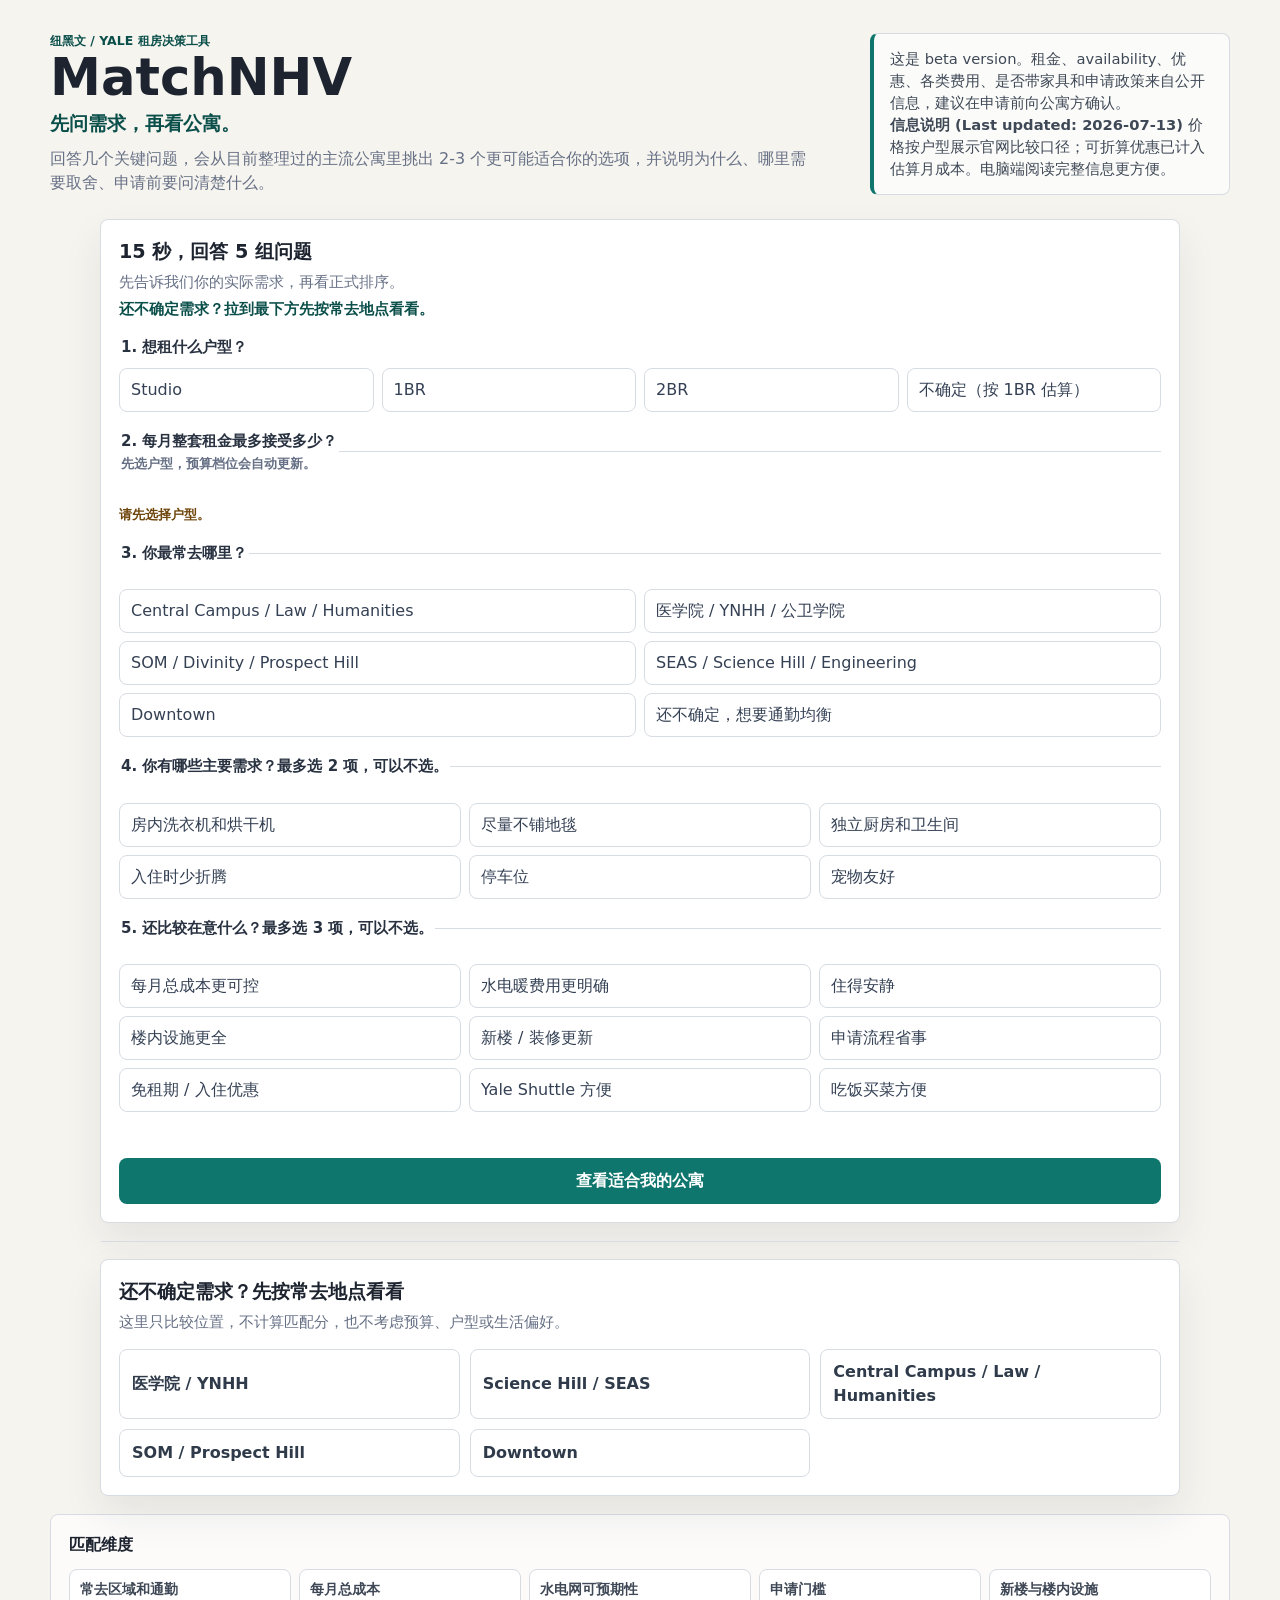
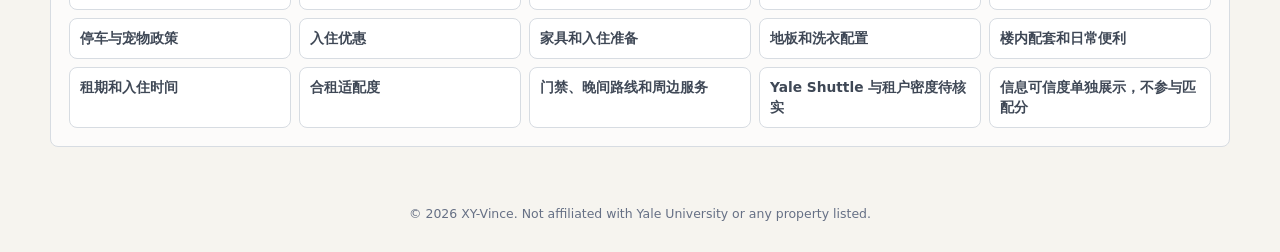
==== index.html @ 11999f50 "Separate verified facts from marketplace provenance" ====
<!doctype html>
<html lang="zh-CN">
  <head>
    <meta charset="utf-8">
    <meta name="viewport" content="width=device-width, initial-scale=1">
    <meta name="description" content="MatchNHV 纽黑文公寓匹配器：根据预算、常去区域、水电网、房间配置和生活偏好，找出 2-3 个更适合你的选项。">
    <title>MatchNHV | 纽黑文公寓匹配器</title>
    <link rel="icon" href="favicon.svg" type="image/svg+xml">
    <link rel="stylesheet" href="styles.css?v=20260713-source-policy-v16">
  </head>
  <body>
    <main class="app-shell">
      <section class="intro" aria-labelledby="page-title">
        <div>
          <div class="top-line">
            <p class="eyebrow">纽黑文 / Yale 租房决策工具</p>
          </div>
          <h1 id="page-title">MatchNHV</h1>
          <p class="tagline">先问需求，再看公寓。</p>
          <p class="intro-copy">
            回答几个关键问题，会从目前整理过的主流公寓里挑出 2-3 个更可能适合你的选项，并说明为什么、哪里需要取舍、申请前要问清楚什么。
          </p>
        </div>
        <div class="notice">
          这是 beta version。租金、availability、优惠、各类费用、是否带家具和申请政策来自公开信息，建议在申请前向公寓方确认。
          <div class="info-board">
            <strong>信息说明 (Last updated: 2026-07-13)</strong>
            <span>价格按户型展示官网比较口径；可折算优惠已计入估算月成本。电脑端阅读完整信息更方便。</span>
          </div>
        </div>
      </section>

      <section class="workspace" aria-label="公寓匹配问卷和结果">
        <section class="panel results-panel" aria-live="polite" tabindex="-1" hidden>
          <div class="panel-heading results-heading">
            <div>
              <h2 id="results-title">适合你的公寓</h2>
              <p id="result-summary">提交问卷后，这里会显示正式排序。</p>
            </div>
            <button type="button" id="reset-button" class="secondary-action">重置</button>
          </div>
          <div id="results" class="results-list"></div>
        </section>

        <section class="launch-actions" id="feedback-panel" aria-label="Beta feedback" hidden>
          <div class="panel action-panel">
            <div class="panel-heading">
              <h2>测试反馈</h2>
              <p>填完下面三项，再复制反馈邮件正文。</p>
            </div>
            <p class="referral-note">想了解 referral bonus（推荐奖金），可在邮件里写上公寓名称，我会联系目前住客；目前 360 State、NHV Towers、City Crossing 暂无推荐奖金。Referral program 对打分机制无影响。</p>
            <p id="feedback-recipient" class="feedback-recipient" hidden></p>
            <div class="field-stack">
              <div>
                <label class="field-label" id="feedback-accuracy-label" for="feedback-accuracy">前三名感觉准吗？</label>
                <select id="feedback-accuracy">
                  <option value="大方向准确">大方向准确</option>
                  <option value="有一个明显不对">有一个明显不对</option>
                  <option value="不太符合我的需求">不太符合我的需求</option>
                </select>
              </div>
              <div id="feedback-missing-field">
                <label class="field-label" for="feedback-missing">这里还漏了哪些？</label>
                <input id="feedback-missing" type="text" placeholder="例如：公寓、费用、偏好或其他情况">
              </div>
              <div>
                <label class="field-label" for="feedback-note">一句话告诉我们哪里要改</label>
                <textarea id="feedback-note" rows="3" placeholder="例如：我是 SOM，结果太偏 Downtown；我更关心 parking；预算档位不够细。"></textarea>
              </div>
              <button type="button" id="copy-feedback" class="primary-action">复制反馈邮件正文</button>
              <p id="feedback-status" class="action-status" aria-live="polite"></p>
              <textarea id="feedback-preview" class="feedback-preview" rows="10" readonly hidden aria-label="反馈邮件正文"></textarea>
            </div>
          </div>
        </section>

        <form id="fit-form" class="panel form-panel">
          <div class="panel-heading">
            <h2>15 秒，回答 5 组问题</h2>
            <p>先告诉我们你的实际需求，再看正式排序。</p>
            <p class="location-browser-hint">还不确定需求？拉到最下方先按常去地点看看。</p>
          </div>

          <fieldset>
            <legend>1. 想租什么户型？</legend>
            <div class="segmented unit-type-grid">
              <label><input type="radio" name="unit_type" value="studio" required><span>Studio</span></label>
              <label><input type="radio" name="unit_type" value="1br" required><span>1BR</span></label>
              <label><input type="radio" name="unit_type" value="2br" required><span>2BR</span></label>
              <label><input type="radio" name="unit_type" value="not_sure" required><span>不确定（按 1BR 估算）</span></label>
            </div>
          </fieldset>

          <fieldset>
            <legend>2. 每月整套租金最多接受多少？<span class="legend-note">先选户型，预算档位会自动更新。</span></legend>
            <div id="budget-options" class="segmented budget-grid"></div>
            <span id="budget-range-note" class="legend-note" aria-live="polite">请先选择户型。</span>
          </fieldset>

          <fieldset>
            <legend>3. 你最常去哪里？</legend>
            <div class="option-grid campus-grid">
              <label><input type="radio" name="campus" value="central_campus" required><span>Central Campus / Law / Humanities</span></label>
              <label><input type="radio" name="campus" value="med_school" required><span>医学院 / YNHH / 公卫学院</span></label>
              <label><input type="radio" name="campus" value="som_prospect" required><span>SOM / Divinity / Prospect Hill</span></label>
              <label><input type="radio" name="campus" value="seas_science" required><span>SEAS / Science Hill / Engineering</span></label>
              <label><input type="radio" name="campus" value="downtown_station" required><span>Downtown</span></label>
              <label><input type="radio" name="campus" value="balanced" required><span>还不确定，想要通勤均衡</span></label>
            </div>
          </fieldset>

          <fieldset>
            <legend>4. 你有哪些主要需求？最多选 2 项，可以不选。</legend>
            <div class="option-grid priority-grid">
              <label><input type="checkbox" name="requirement" value="laundry"><span>房内洗衣机和烘干机</span></label>
              <label><input type="checkbox" name="requirement" value="wood_floor"><span>尽量不铺地毯</span></label>
              <label><input type="checkbox" name="requirement" value="private_space"><span>独立厨房和卫生间</span></label>
              <label><input type="checkbox" name="requirement" value="furniture_ready"><span>入住时少折腾</span></label>
              <label><input type="checkbox" name="requirement" value="parking"><span>停车位</span></label>
              <label><input type="checkbox" name="requirement" value="pet_friendly"><span>宠物友好</span></label>
            </div>
            <div id="pet-type-followup" class="conditional-followup" hidden>
              <span class="field-label">你的宠物是？</span>
              <div class="segmented conditional-options">
                <label><input type="radio" name="pet_type" value="cat"><span>猫</span></label>
                <label><input type="radio" name="pet_type" value="dog"><span>狗</span></label>
                <label><input type="radio" name="pet_type" value="other"><span>其他</span></label>
              </div>
            </div>
          </fieldset>

          <fieldset>
            <legend>5. 还比较在意什么？最多选 3 项，可以不选。</legend>
            <div class="option-grid priority-grid">
              <label><input type="checkbox" name="preference" value="true_cost"><span>每月总成本更可控</span></label>
              <label><input type="checkbox" name="preference" value="utilities_predictable"><span>水电暖费用更明确</span></label>
              <label><input type="checkbox" name="preference" value="quiet_routine"><span>住得安静</span></label>
              <label><input type="checkbox" name="preference" value="amenity_breadth"><span>楼内设施更全</span></label>
              <label><input type="checkbox" name="preference" value="newer_building"><span>新楼 / 装修更新</span></label>
              <label><input type="checkbox" name="preference" value="application"><span>申请流程省事</span></label>
              <label><input type="checkbox" name="preference" value="concession"><span>免租期 / 入住优惠</span></label>
              <label><input type="checkbox" name="preference" value="yale_shuttle"><span>Yale Shuttle 方便</span></label>
              <label><input type="checkbox" name="preference" value="food_store"><span>吃饭买菜方便</span></label>
            </div>
          </fieldset>

          <p id="refinement-status" class="refinement-status" aria-live="polite"></p>
          <button type="submit" class="primary-action">查看适合我的公寓</button>
        </form>

        <section class="location-browser panel" aria-labelledby="location-browser-title">
          <div class="panel-heading">
            <h2 id="location-browser-title">还不确定需求？先按常去地点看看</h2>
            <p>这里只比较位置，不计算匹配分，也不考虑预算、户型或生活偏好。</p>
          </div>
          <div class="location-browser-grid">
            <button type="button" class="location-browser-button" data-campus="med_school">医学院 / YNHH</button>
            <button type="button" class="location-browser-button" data-campus="seas_science">Science Hill / SEAS</button>
            <button type="button" class="location-browser-button" data-campus="central_campus">Central Campus / Law / Humanities</button>
            <button type="button" class="location-browser-button" data-campus="som_prospect">SOM / Prospect Hill</button>
            <button type="button" class="location-browser-button" data-campus="downtown_station">Downtown</button>
          </div>
        </section>

      </section>

      <section class="method-note">
        <h2>匹配维度</h2>
        <div class="criteria-grid">
          <span>常去区域和通勤</span>
          <span>每月总成本</span>
          <span>水电网可预期性</span>
          <span>申请门槛</span>
          <span>新楼与楼内设施</span>
          <span>停车与宠物政策</span>
          <span>入住优惠</span>
          <span>家具和入住准备</span>
          <span>地板和洗衣配置</span>
          <span>楼内配套和日常便利</span>
          <span>租期和入住时间</span>
          <span>合租适配度</span>
          <span>门禁、晚间路线和周边服务</span>
          <span>Yale Shuttle 与租户密度待核实</span>
          <span>信息可信度单独展示，不参与匹配分</span>
        </div>
      </section>
    </main>
    <footer class="site-footer">
      <p>© 2026 XY-Vince. Not affiliated with Yale University or any property listed.</p>
    </footer>

    <script src="app.js?v=20260713-source-policy-v16"></script>
  </body>
</html>
---- styles.css ----
:root {
  --bg: #f6f4ef;
  --paper: #ffffff;
  --ink: #1d2430;
  --muted: #667085;
  --line: #d7dce2;
  --line-strong: #b8c0cc;
  --brand: #0f766e;
  --brand-dark: #0b4f4a;
  --accent: #9f6b1a;
  --good: #256b4f;
  --warn: #9a5b13;
  --low: #8f2f2f;
  --shadow: 0 18px 40px rgba(29, 36, 48, 0.08);
}

* {
  box-sizing: border-box;
}

[hidden] {
  display: none !important;
}

body {
  margin: 0;
  color: var(--ink);
  background: var(--bg);
  font-family: Inter, ui-sans-serif, system-ui, -apple-system, BlinkMacSystemFont, "Segoe UI", sans-serif;
  line-height: 1.5;
}

button,
input,
select,
textarea {
  font: inherit;
}

.app-shell {
  width: min(1180px, calc(100% - 32px));
  margin: 0 auto;
  padding: 24px 0 40px;
}

.intro {
  display: grid;
  grid-template-columns: minmax(0, 1fr) minmax(260px, 360px);
  gap: 24px;
  align-items: end;
  padding: 8px 0 24px;
}

.eyebrow {
  margin: 0 0 8px;
  color: var(--brand-dark);
  font-size: 0.78rem;
  font-weight: 760;
  text-transform: uppercase;
}

.top-line {
  display: flex;
  flex-wrap: wrap;
  gap: 10px 14px;
  align-items: center;
  justify-content: space-between;
}

.top-line .eyebrow {
  margin-bottom: 0;
}

h1,
h2,
p {
  margin-top: 0;
}

h1 {
  margin-bottom: 6px;
  font-size: clamp(2rem, 4vw, 4.15rem);
  line-height: 1.02;
  letter-spacing: 0;
}

.tagline {
  margin-bottom: 10px;
  color: var(--brand-dark);
  font-size: 1.18rem;
  font-weight: 760;
}

.intro-copy {
  max-width: 760px;
  margin-bottom: 0;
  color: var(--muted);
  font-size: 1rem;
}

.notice {
  border: 1px solid var(--line);
  border-left: 4px solid var(--brand);
  background: #fbfcfa;
  padding: 14px 16px;
  border-radius: 8px;
  color: #3f4856;
  font-size: 0.92rem;
}

.market-context {
  margin-top: 12px;
  padding-top: 10px;
  border-top: 1px solid #dfe5df;
}

.market-context strong,
.market-context span {
  display: block;
}

.market-context strong {
  margin-bottom: 2px;
  color: var(--brand-dark);
  font-size: 0.78rem;
  text-transform: uppercase;
}

.market-context span {
  color: #515b68;
  font-weight: 680;
}

.location-browser {
  order: 4;
  position: relative;
  max-width: none;
  margin: 18px 0 0;
  padding: 18px;
  box-shadow: none;
  background: #fbfcfd;
}

.location-browser::before {
  content: "";
  position: absolute;
  top: -19px;
  right: 0;
  left: 0;
  border-top: 1px solid var(--line);
}

.panel-heading .location-browser-hint {
  margin-top: 5px;
  color: var(--brand-dark);
  font-weight: 700;
}

.location-browser-grid {
  display: grid;
  grid-template-columns: repeat(3, minmax(0, 1fr));
  gap: 10px;
}

.location-browser-button {
  min-height: 48px;
  border: 1px solid var(--line);
  border-radius: 8px;
  padding: 10px 12px;
  background: #fff;
  color: #2f3b4a;
  cursor: pointer;
  font-weight: 760;
  text-align: left;
  overflow-wrap: anywhere;
  transition: border-color 0.15s ease, background 0.15s ease, color 0.15s ease;
}

.location-browser-button:hover,
.location-browser-button.is-active {
  border-color: var(--brand);
  background: #e9f6f3;
  color: var(--brand-dark);
}

.workspace {
  display: grid;
  gap: 18px;
  align-items: start;
  max-width: 1080px;
  margin: 0 auto;
}

.workspace.is-location-browse .location-browser {
  order: 2;
  margin-top: 0;
}

.workspace.is-location-browse .location-browser::before {
  display: none;
}

.workspace.is-location-browse .results-panel {
  order: 3;
}

.workspace.is-location-browse .launch-actions {
  order: 4;
}

.panel {
  border: 1px solid var(--line);
  border-radius: 8px;
  background: var(--paper);
  box-shadow: var(--shadow);
}

.form-panel {
  order: 1;
  padding: 18px;
  display: grid;
  grid-template-columns: 1fr;
  gap: 0;
}

.form-panel fieldset + fieldset {
  border-top: 1px solid var(--line);
  padding-top: 16px;
}

.results-panel {
  order: 2;
  min-height: 0;
  padding: 18px;
}

.panel-heading {
  margin-bottom: 16px;
}

.panel-heading h2 {
  margin-bottom: 4px;
  font-size: 1.2rem;
}

.panel-heading p {
  margin-bottom: 0;
  color: var(--muted);
  font-size: 0.92rem;
}

.panel-heading p.summary-warning {
  border-left: 4px solid var(--warn);
  padding: 9px 11px;
  background: #fff8e8;
  color: #6f450b;
  font-weight: 690;
}

.results-heading {
  display: flex;
  justify-content: space-between;
  gap: 12px;
  align-items: flex-start;
}

fieldset {
  border: 0;
  padding: 0;
  margin: 0 0 18px;
}

legend {
  margin-bottom: 9px;
  color: #293241;
  font-size: 0.94rem;
  font-weight: 750;
}

.legend-note {
  display: block;
  margin-top: 3px;
  color: var(--muted);
  font-size: 0.82rem;
  font-weight: 650;
  line-height: 1.35;
}

.segmented,
.option-grid {
  display: grid;
  gap: 8px;
}

.segmented {
  grid-template-columns: repeat(2, minmax(0, 1fr));
}

.segmented.budget-grid {
  grid-template-columns: repeat(5, minmax(0, 1fr));
}

.segmented.unit-type-grid {
  grid-template-columns: repeat(4, minmax(0, 1fr));
}

.budget-subheading {
  margin-top: 12px;
}

#budget-range-note:not(:empty) {
  margin-top: 8px;
  color: #6f450b;
}

.option-grid {
  grid-template-columns: 1fr;
}

.campus-grid {
  grid-template-columns: repeat(2, minmax(0, 1fr));
}

.priority-grid {
  grid-template-columns: repeat(3, minmax(0, 1fr));
}

.conditional-followup {
  margin-top: 12px;
  padding-top: 12px;
  border-top: 1px solid var(--line);
}

.conditional-options {
  max-width: 420px;
  grid-template-columns: repeat(3, minmax(0, 1fr));
}

.more-priorities {
  margin-top: 10px;
  border-top: 1px solid var(--line);
  padding-top: 10px;
}

.more-priorities summary,
.card-details summary {
  color: var(--brand-dark);
  cursor: pointer;
  font-size: 0.86rem;
  font-weight: 780;
}

.more-priorities[open] summary,
.card-details[open] summary {
  margin-bottom: 10px;
}

.refinement-status {
  min-height: 20px;
  margin: 0 0 8px;
  color: var(--brand-dark);
  font-size: 0.84rem;
  font-weight: 720;
}

label {
  display: block;
}

label input {
  position: absolute;
  opacity: 0;
  pointer-events: none;
}

label span {
  display: flex;
  min-height: 42px;
  align-items: center;
  border: 1px solid var(--line);
  border-radius: 8px;
  padding: 9px 11px;
  color: #344054;
  background: #fff;
  cursor: pointer;
  overflow-wrap: anywhere;
  transition: border-color 0.15s ease, background 0.15s ease, color 0.15s ease;
}

label input:checked + span {
  border-color: var(--brand);
  background: #e9f6f3;
  color: var(--brand-dark);
  font-weight: 700;
}

label input:disabled + span {
  opacity: 0.45;
  cursor: not-allowed;
}

label input:focus-visible + span,
button:focus-visible {
  outline: 3px solid rgba(15, 118, 110, 0.28);
  outline-offset: 2px;
}

.primary-action,
.secondary-action {
  border: 0;
  border-radius: 8px;
  cursor: pointer;
  font-weight: 760;
}

.primary-action {
  width: 100%;
  min-height: 46px;
  background: var(--brand);
  color: #fff;
}

.primary-action:hover {
  background: var(--brand-dark);
}

.secondary-action {
  min-width: 78px;
  min-height: 36px;
  padding: 0 12px;
  border: 1px solid var(--line);
  background: #fff;
  color: #344054;
}

.results-list {
  display: grid;
  gap: 14px;
}

.result-card {
  border: 1px solid var(--line);
  border-radius: 8px;
  background: #fff;
  padding: 16px;
  line-height: 1.45;
  animation: card-in 160ms ease-out both;
}

.scope-card {
  border-color: #f0c36d;
  background: #fffdf8;
}

@keyframes card-in {
  from {
    opacity: 0;
    transform: translateY(6px);
  }

  to {
    opacity: 1;
    transform: translateY(0);
  }
}

.confidence-banner {
  margin-bottom: 12px;
  border: 1px solid #f0c36d;
  border-left: 4px solid var(--warn);
  border-radius: 8px;
  padding: 9px 11px;
  background: #fff8e8;
  color: #6f450b;
  font-size: 0.85rem;
  font-weight: 690;
}

.card-top {
  display: flex;
  justify-content: space-between;
  gap: 12px;
  align-items: flex-start;
  margin-bottom: 10px;
}

.rank {
  color: var(--brand);
  font-weight: 820;
  font-size: 0.8rem;
}

.result-card h3 {
  margin: 2px 0 5px;
  font-size: 1.25rem;
  line-height: 1.2;
}

.subtitle {
  margin: 0;
  color: var(--muted);
  font-size: 0.9rem;
}

.score-pill {
  flex: 0 0 auto;
  min-width: 76px;
  border-radius: 8px;
  padding: 8px 10px;
  background: #eef8f5;
  color: var(--brand-dark);
  text-align: center;
  font-weight: 820;
}

.score-pill small {
  display: block;
  color: var(--muted);
  font-weight: 700;
}

.score-pill.quick-score {
  max-width: 132px;
  font-size: 0.82rem;
  line-height: 1.25;
}

.facts {
  display: grid;
  grid-template-columns: repeat(auto-fit, minmax(118px, 1fr));
  gap: 12px;
  margin: 12px 0;
}

.compact-facts {
  grid-template-columns: repeat(3, minmax(0, 1fr));
}

.detail-facts {
  grid-template-columns: repeat(2, minmax(0, 1fr));
}

.fact {
  min-height: 66px;
  border: 1px solid var(--line);
  border-radius: 8px;
  padding: 10px;
  background: #fbfcfd;
}

.fact strong {
  display: block;
  margin-bottom: 4px;
  font-size: 0.76rem;
  color: var(--muted);
}

.fact span {
  display: block;
  font-weight: 680;
  line-height: 1.45;
  overflow-wrap: anywhere;
}

.price-signal-list {
  display: grid;
  gap: 4px;
}

.price-signal-list span {
  display: grid;
  grid-template-columns: 48px minmax(0, 1fr);
  gap: 8px;
  align-items: baseline;
}

.price-signal-list b {
  color: var(--muted);
  font-size: 0.76rem;
  font-weight: 760;
}

.utility-details {
  display: grid;
  gap: 5px;
}

.utility-details > div {
  display: grid;
  grid-template-columns: minmax(0, 1fr) auto;
  gap: 7px;
  align-items: baseline;
}

.utility-details b {
  color: var(--muted);
  font-size: 0.76rem;
  font-weight: 760;
}

.utility-details span {
  font-size: 0.78rem;
  font-weight: 760;
  text-align: right;
}

.utility-status.included {
  color: var(--brand-dark);
}

.utility-status.tenantPays,
.utility-status.verify {
  color: #7a4d09;
}

.utility-details small {
  display: block;
  padding-top: 3px;
  color: var(--muted);
  font-size: 0.72rem;
  line-height: 1.4;
}

.concession-fact {
  border-color: #f0c36d;
  background: #fff8e8;
}

.value-fact {
  border-color: #b7d7cb;
  background: #f1fbf7;
}

.cost-breakdown {
  margin: 12px 0;
  border: 1px solid #d2dee5;
  border-radius: 8px;
  padding: 12px;
  background: #fbfdfd;
}

.cost-summary {
  margin: 12px 0;
}

.special-comparison {
  display: flex;
  align-items: center;
  gap: 8px;
  margin-top: 8px;
  border-left: 3px solid var(--warn);
  padding: 7px 9px;
  background: #fff8e8;
  color: #5f4a29;
  font-size: 0.78rem;
}

.special-comparison span {
  min-width: 0;
}

.special-comparison strong {
  color: #33270f;
}

.move-in-checks {
  display: flex;
  flex-wrap: wrap;
  gap: 6px;
  margin: -4px 0 12px;
}

.move-in-checks span {
  border: 1px solid #efcd8a;
  border-radius: 6px;
  padding: 4px 7px;
  background: #fff8e8;
  color: #6f450b;
  font-size: 0.72rem;
  font-weight: 720;
}

.budget-basis-note {
  display: grid;
  grid-template-columns: auto 1fr;
  gap: 3px 10px;
  margin: 10px 0 12px;
  border-left: 3px solid var(--brand);
  padding: 8px 10px;
  background: #f3fbf7;
  color: #253643;
  font-size: 0.8rem;
}

.budget-basis-note.warn {
  border-left-color: var(--warn);
  background: #fff8e8;
}

.budget-basis-note strong {
  grid-row: 1 / span 3;
  color: var(--brand-dark);
}

.budget-basis-note span,
.budget-basis-note em,
.budget-basis-note small {
  min-width: 0;
  overflow-wrap: anywhere;
}

.budget-basis-note em {
  color: #4f5f6d;
  font-style: normal;
}

.budget-basis-note small {
  color: var(--muted);
  line-height: 1.35;
}

.cost-conditional {
  margin: 9px 0 0;
  border-left: 3px solid var(--warn);
  padding-left: 9px;
  color: #6f450b;
  font-size: 0.78rem;
  font-weight: 690;
}

.cost-breakdown-title {
  margin-bottom: 8px;
  color: var(--brand-dark);
  font-size: 0.82rem;
  font-weight: 850;
  text-transform: uppercase;
}

.cost-metrics {
  display: grid;
  grid-template-columns: repeat(3, minmax(0, 1fr));
  gap: 8px;
}

.cost-metrics > div {
  min-width: 0;
  border: 1px solid #e0e7eb;
  border-radius: 8px;
  padding: 9px;
  background: #fff;
}

.cost-metrics span,
.cost-metrics em {
  display: block;
}

.cost-metrics span {
  color: var(--muted);
  font-size: 0.72rem;
  font-weight: 780;
  text-transform: uppercase;
}

.cost-metrics strong {
  display: flex;
  align-items: baseline;
  gap: 4px;
  margin-top: 4px;
  color: #122132;
  font-size: 1.08rem;
}

.cost-metrics small {
  color: var(--muted);
  font-size: 0.66rem;
  font-weight: 760;
}

.cost-metrics em {
  margin-top: 3px;
  color: #516170;
  font-size: 0.72rem;
  font-style: normal;
  font-weight: 700;
  line-height: 1.3;
}

.cost-metric-primary {
  border-color: #b7d7cb !important;
  background: #f3fbf7 !important;
}

.cost-gross,
.cost-excluded,
.cost-caveat {
  margin: 8px 0 0;
  color: #506071;
  font-size: 0.78rem;
  font-weight: 700;
  line-height: 1.35;
}

.cost-excluded {
  color: #6f450b;
}

.cost-line-grid {
  display: grid;
  grid-template-columns: repeat(2, minmax(0, 1fr));
  gap: 10px;
  margin-top: 10px;
}

.cost-line-grid h4 {
  margin: 0 0 5px;
  color: var(--brand-dark);
  font-size: 0.74rem;
  text-transform: uppercase;
}

.cost-line-grid ul {
  display: grid;
  gap: 5px;
  margin: 0;
  padding: 0;
  list-style: none;
}

.cost-line-grid li {
  display: grid;
  grid-template-columns: minmax(0, 1fr) auto;
  gap: 6px 8px;
  align-items: baseline;
  color: #3e4b58;
  font-size: 0.78rem;
  line-height: 1.3;
}

.cost-line-grid li span {
  min-width: 0;
}

.cost-line-grid li strong {
  color: #1e303f;
  font-size: 0.8rem;
}

.cost-line-grid li em {
  grid-column: 1 / -1;
  color: var(--muted);
  font-size: 0.7rem;
  font-style: normal;
  font-weight: 700;
}

.value-caveat {
  margin: 0;
  border: 1px solid #b7d7cb;
  border-left: 4px solid var(--brand);
  border-radius: 8px;
  padding: 8px 10px;
  background: #f7fcf9;
  color: #31584d;
  font-size: 0.82rem;
  font-weight: 680;
}

.card-callouts {
  display: grid;
  gap: 8px;
  margin: 12px 0;
}

.quick-insights {
  display: grid;
  grid-template-columns: repeat(2, minmax(0, 1fr));
  gap: 16px;
  margin: 12px 0;
  border-top: 1px solid var(--line);
  border-bottom: 1px solid var(--line);
  padding: 10px 0;
}

.quick-insights strong,
.quick-insights span {
  display: block;
}

.quick-insights strong {
  margin-bottom: 3px;
  color: var(--brand-dark);
  font-size: 0.76rem;
}

.quick-insights span {
  color: #445061;
  font-size: 0.86rem;
}

.source-links {
  display: flex;
  flex-wrap: wrap;
  gap: 5px 10px;
  align-items: center;
  margin: 10px 0;
  color: var(--muted);
  font-size: 0.78rem;
}

.source-links strong {
  color: #394657;
}

.source-links a,
.feedback-mailto {
  color: var(--brand-dark);
  font-weight: 740;
  text-decoration: underline;
  text-underline-offset: 2px;
}

.price-availability {
  margin: 14px 0 0;
  padding: 12px 14px;
  border: 1px solid var(--line);
  background: var(--paper);
}

.price-availability-title {
  margin-bottom: 8px;
  font-weight: 700;
}

.price-availability ul {
  display: grid;
  grid-template-columns: repeat(2, minmax(0, 1fr));
  gap: 8px 18px;
  margin: 0;
  padding: 0;
  list-style: none;
}

.price-availability li {
  display: grid;
  grid-template-columns: minmax(64px, auto) auto;
  gap: 4px 8px;
  align-items: baseline;
  min-width: 0;
}

.price-availability li strong {
  color: var(--ink);
}

.price-availability li em {
  grid-column: 1 / -1;
  color: var(--muted);
  font-size: 0.78rem;
  font-style: normal;
  line-height: 1.35;
}

.price-availability p {
  margin: 10px 0 0;
  color: var(--muted);
  font-size: 0.78rem;
  line-height: 1.45;
}

.location-browse-results {
  grid-template-columns: repeat(2, minmax(0, 1fr));
}

.location-browse-card {
  display: grid;
  gap: 12px;
  align-content: space-between;
  min-height: 158px;
}

.location-browse-card > p {
  margin: 0;
  color: var(--muted);
  font-size: 0.82rem;
}

.location-tier {
  color: var(--brand-dark);
  font-size: 0.76rem;
  font-weight: 800;
}

.card-details {
  margin-top: 12px;
  border-top: 1px solid var(--line);
  padding-top: 10px;
}

.card-details-body {
  padding-top: 2px;
}

.card-details .confidence-banner {
  margin-top: 0;
}

.card-callout {
  border: 1px solid #d8e0e6;
  border-left: 4px solid var(--brand);
  border-radius: 8px;
  padding: 9px 11px;
  background: #f8fbfb;
}

.card-callout strong,
.card-callout span {
  display: block;
}

.card-callout strong {
  margin-bottom: 3px;
  color: var(--brand-dark);
  font-size: 0.78rem;
  text-transform: uppercase;
}

.card-callout span {
  color: #3f4856;
  font-weight: 700;
  line-height: 1.35;
}

.footnote-marker {
  margin-left: 3px;
  color: var(--muted);
  font-size: 0.66em;
  font-weight: 760;
  vertical-align: super;
}

.card-footnotes {
  display: grid;
  gap: 4px;
  margin: 8px 0 12px;
  padding: 8px 10px;
  border-top: 1px solid var(--line);
  color: var(--muted);
  font-size: 0.74rem;
  line-height: 1.35;
  list-style: none;
}

.card-footnotes li {
  display: grid;
  grid-template-columns: 14px minmax(0, 1fr);
  gap: 3px;
}

.card-footnotes sup {
  font-size: 0.72rem;
  font-weight: 760;
  line-height: 1.35;
  vertical-align: baseline;
}

.concession-callout {
  border-color: #f0c36d;
  border-left-color: var(--warn);
  background: #fff8e8;
}

.concession-callout strong {
  color: #6f450b;
}

.reason-grid {
  display: grid;
  grid-template-columns: repeat(3, minmax(0, 1fr));
  gap: 10px;
  margin-top: 12px;
}

.reason-box {
  border-radius: 8px;
  padding: 10px;
  background: #f8faf8;
}

.reason-box h4 {
  margin: 0 0 6px;
  font-size: 0.84rem;
}

.reason-box ul {
  margin: 0;
  padding-left: 18px;
}

.reason-box li {
  margin-bottom: 4px;
  color: #445061;
  font-size: 0.87rem;
}

.breakdown {
  margin-top: 12px;
}

.bar-row {
  display: grid;
  grid-template-columns: 118px minmax(0, 1fr) 38px;
  gap: 8px;
  align-items: center;
  margin: 8px 0;
  font-size: 0.82rem;
  color: #475467;
}

.bar-track {
  height: 8px;
  border-radius: 999px;
  background: #edf0f3;
  overflow: hidden;
}

.bar-fill {
  height: 100%;
  border-radius: inherit;
  background: var(--brand);
}

.tags {
  display: flex;
  flex-wrap: wrap;
  gap: 6px;
  margin-top: 12px;
}

.tag {
  border-radius: 999px;
  padding: 4px 8px;
  background: #f1f4f7;
  color: #465466;
  font-size: 0.78rem;
  font-weight: 700;
}

.tag.warn {
  background: #fff4df;
  color: var(--warn);
}

.tag.good {
  background: #e9f6ef;
  color: var(--good);
}

.tag.low {
  background: #fdecec;
  color: var(--low);
}

.method-note {
  margin-top: 18px;
  padding: 18px;
  border: 1px solid var(--line);
  border-radius: 8px;
  background: rgba(255, 255, 255, 0.68);
}

.method-note h2 {
  margin-bottom: 12px;
  font-size: 1rem;
}

.criteria-grid {
  display: grid;
  grid-template-columns: repeat(5, minmax(0, 1fr));
  gap: 8px;
}

.criteria-grid span {
  border: 1px solid var(--line);
  border-radius: 8px;
  padding: 9px 10px;
  background: #fff;
  color: #3f4856;
  font-size: 0.86rem;
  font-weight: 680;
}

.launch-actions {
  order: 3;
  display: grid;
  grid-template-columns: minmax(0, 760px);
  justify-content: center;
  gap: 18px;
  margin-top: 18px;
}

.action-panel {
  padding: 18px;
}

.field-stack {
  display: grid;
  gap: 12px;
}

.field-label {
  display: block;
  margin-bottom: 6px;
  color: #293241;
  font-size: 0.86rem;
  font-weight: 760;
}

.field-stack input,
.field-stack select,
.field-stack textarea {
  width: 100%;
  border: 1px solid var(--line);
  border-radius: 8px;
  padding: 10px 11px;
  background: #fff;
  color: var(--ink);
}

.field-stack textarea {
  min-height: 92px;
  resize: vertical;
}

.field-stack input:focus-visible,
.field-stack select:focus-visible,
.field-stack textarea:focus-visible {
  outline: 3px solid rgba(15, 118, 110, 0.28);
  outline-offset: 2px;
}

.two-col-fields {
  display: grid;
  grid-template-columns: repeat(2, minmax(0, 1fr));
  gap: 10px;
}

.action-status {
  min-height: 20px;
  margin: 0;
  color: var(--brand-dark);
  font-size: 0.86rem;
  font-weight: 740;
}

.feedback-mailto {
  width: fit-content;
  font-size: 0.86rem;
}

.feedback-recipient {
  margin: -5px 0 14px;
  color: var(--brand-dark);
  font-size: 0.82rem;
  font-weight: 760;
}

.feedback-preview {
  width: 100%;
  min-height: 210px;
  font-family: inherit;
  font-size: 0.8rem;
  line-height: 1.45;
}

.site-footer {
  width: min(1180px, calc(100% - 32px));
  margin: 18px auto 28px;
  color: var(--muted);
  font-size: 0.78rem;
  text-align: center;
}

.site-footer p {
  margin: 0;
}

.action-panel > .referral-note {
  margin: -4px 0 14px;
  padding-top: 10px;
  border-top: 1px solid var(--line);
  color: var(--muted);
  font-size: 0.74rem;
  line-height: 1.45;
}

@media (max-width: 980px) {
  .intro,
  .workspace,
  .launch-actions,
  .location-browser-grid {
    grid-template-columns: 1fr;
  }

  .form-panel {
    grid-template-columns: 1fr;
  }

  .segmented.budget-grid {
    grid-template-columns: repeat(2, minmax(0, 1fr));
  }

  .segmented.unit-type-grid {
    grid-template-columns: repeat(2, minmax(0, 1fr));
  }

  .budget-grid label:last-child {
    grid-column: 1 / -1;
  }

  .criteria-grid {
    grid-template-columns: repeat(2, minmax(0, 1fr));
  }

  .priority-grid {
    grid-template-columns: repeat(2, minmax(0, 1fr));
  }

  .reason-grid {
    grid-template-columns: repeat(2, minmax(0, 1fr));
  }
}

@media (max-width: 720px) {
  .app-shell {
    width: min(100% - 20px, 1180px);
    padding-top: 14px;
  }

  .priority-grid {
    grid-template-columns: 1fr;
  }

  h1 {
    font-size: 2.3rem;
  }

  .segmented,
  .campus-grid,
  .facts,
  .compact-facts,
  .detail-facts,
  .cost-metrics,
  .cost-line-grid,
  .price-availability ul,
  .reason-grid,
  .location-browse-results,
  .quick-insights,
  .two-col-fields {
    grid-template-columns: 1fr;
  }

  .budget-basis-note {
    grid-template-columns: 1fr;
  }

  .budget-basis-note strong {
    grid-row: auto;
  }

  .results-heading,
  .card-top {
    flex-direction: column;
  }

  .score-pill {
    width: 100%;
  }

  .bar-row {
    grid-template-columns: 92px minmax(0, 1fr) 34px;
  }
}
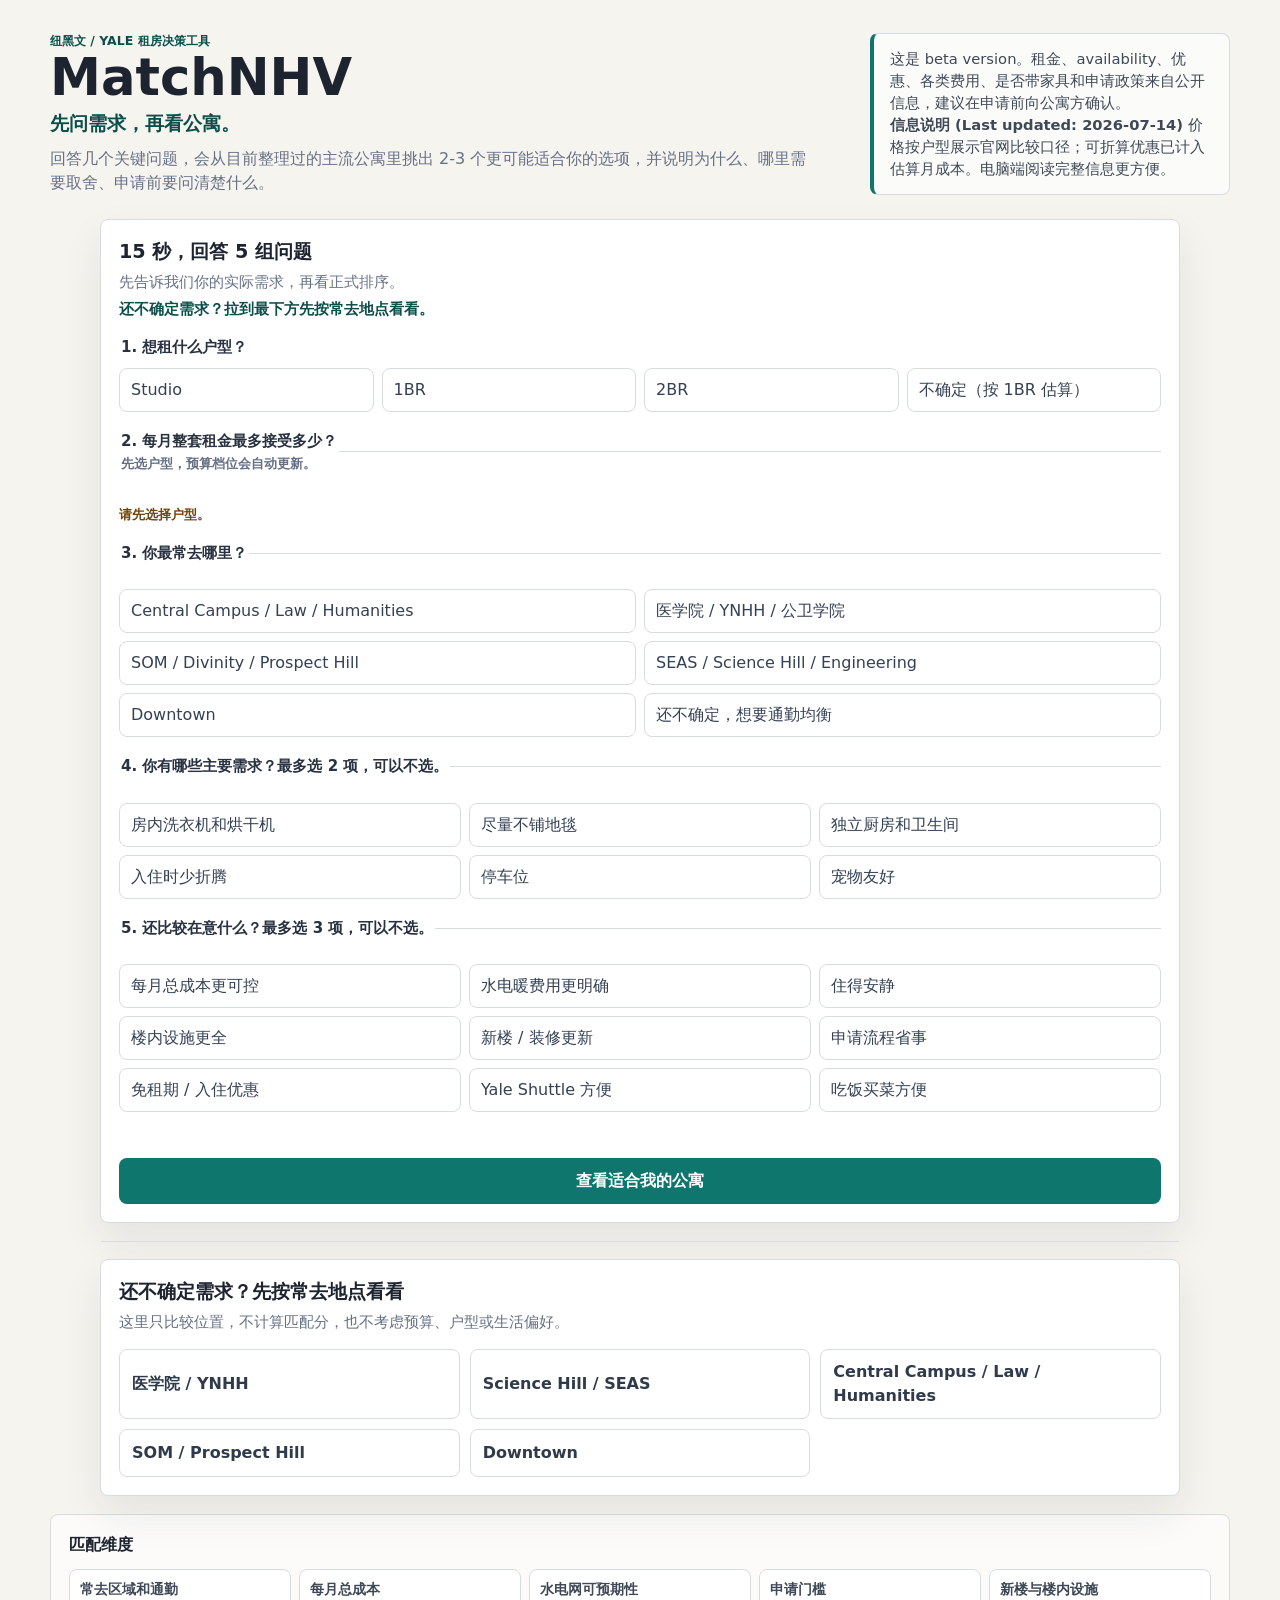
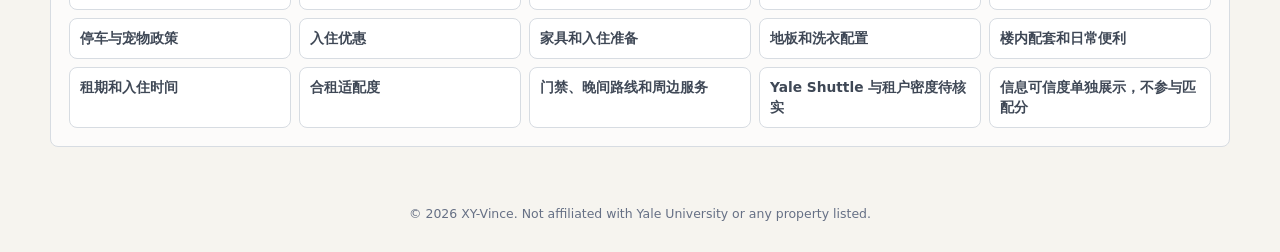
==== commit 08bb4522: "Polish scoring, costs, and application guidance" ====
--- a/index.html
+++ b/index.html
@@ -6,7 +6,7 @@
     <meta name="description" content="MatchNHV 纽黑文公寓匹配器：根据预算、常去区域、水电网、房间配置和生活偏好，找出 2-3 个更适合你的选项。">
     <title>MatchNHV | 纽黑文公寓匹配器</title>
     <link rel="icon" href="favicon.svg" type="image/svg+xml">
-    <link rel="stylesheet" href="styles.css?v=20260713-source-policy-v16">
+    <link rel="stylesheet" href="styles.css?v=20260714-utility-policy-v20">
   </head>
   <body>
     <main class="app-shell">
@@ -24,7 +24,7 @@
         <div class="notice">
           这是 beta version。租金、availability、优惠、各类费用、是否带家具和申请政策来自公开信息，建议在申请前向公寓方确认。
           <div class="info-board">
-            <strong>信息说明 (Last updated: 2026-07-13)</strong>
+            <strong>信息说明 (Last updated: 2026-07-14)</strong>
             <span>价格按户型展示官网比较口径；可折算优惠已计入估算月成本。电脑端阅读完整信息更方便。</span>
           </div>
         </div>
@@ -189,6 +189,6 @@
       <p>© 2026 XY-Vince. Not affiliated with Yale University or any property listed.</p>
     </footer>
 
-    <script src="app.js?v=20260713-source-policy-v16"></script>
+    <script src="app.js?v=20260714-utility-policy-v20"></script>
   </body>
 </html>
--- a/styles.css
+++ b/styles.css
@@ -738,7 +738,7 @@
 
 .cost-metrics {
   display: grid;
-  grid-template-columns: repeat(3, minmax(0, 1fr));
+  grid-template-columns: repeat(2, minmax(0, 1fr));
   gap: 8px;
 }
 
@@ -1368,6 +1368,41 @@
     grid-row: auto;
   }
 
+  .compact-facts {
+    grid-template-columns: repeat(2, minmax(0, 1fr));
+  }
+
+  .compact-facts .cost-signal-fact {
+    order: 1;
+  }
+
+  .compact-facts .daily-fact {
+    order: 2;
+  }
+
+  .compact-facts .utility-fact {
+    grid-column: 1 / -1;
+    order: 3;
+  }
+
+  .cost-metrics {
+    grid-template-columns: repeat(2, minmax(0, 1fr));
+    gap: 5px;
+  }
+
+  .cost-metrics > div {
+    padding: 7px 5px;
+  }
+
+  .cost-metrics span {
+    font-size: 0.66rem;
+  }
+
+  .cost-metrics strong {
+    flex-wrap: wrap;
+    font-size: 0.9rem;
+  }
+
   .results-heading,
   .card-top {
     flex-direction: column;
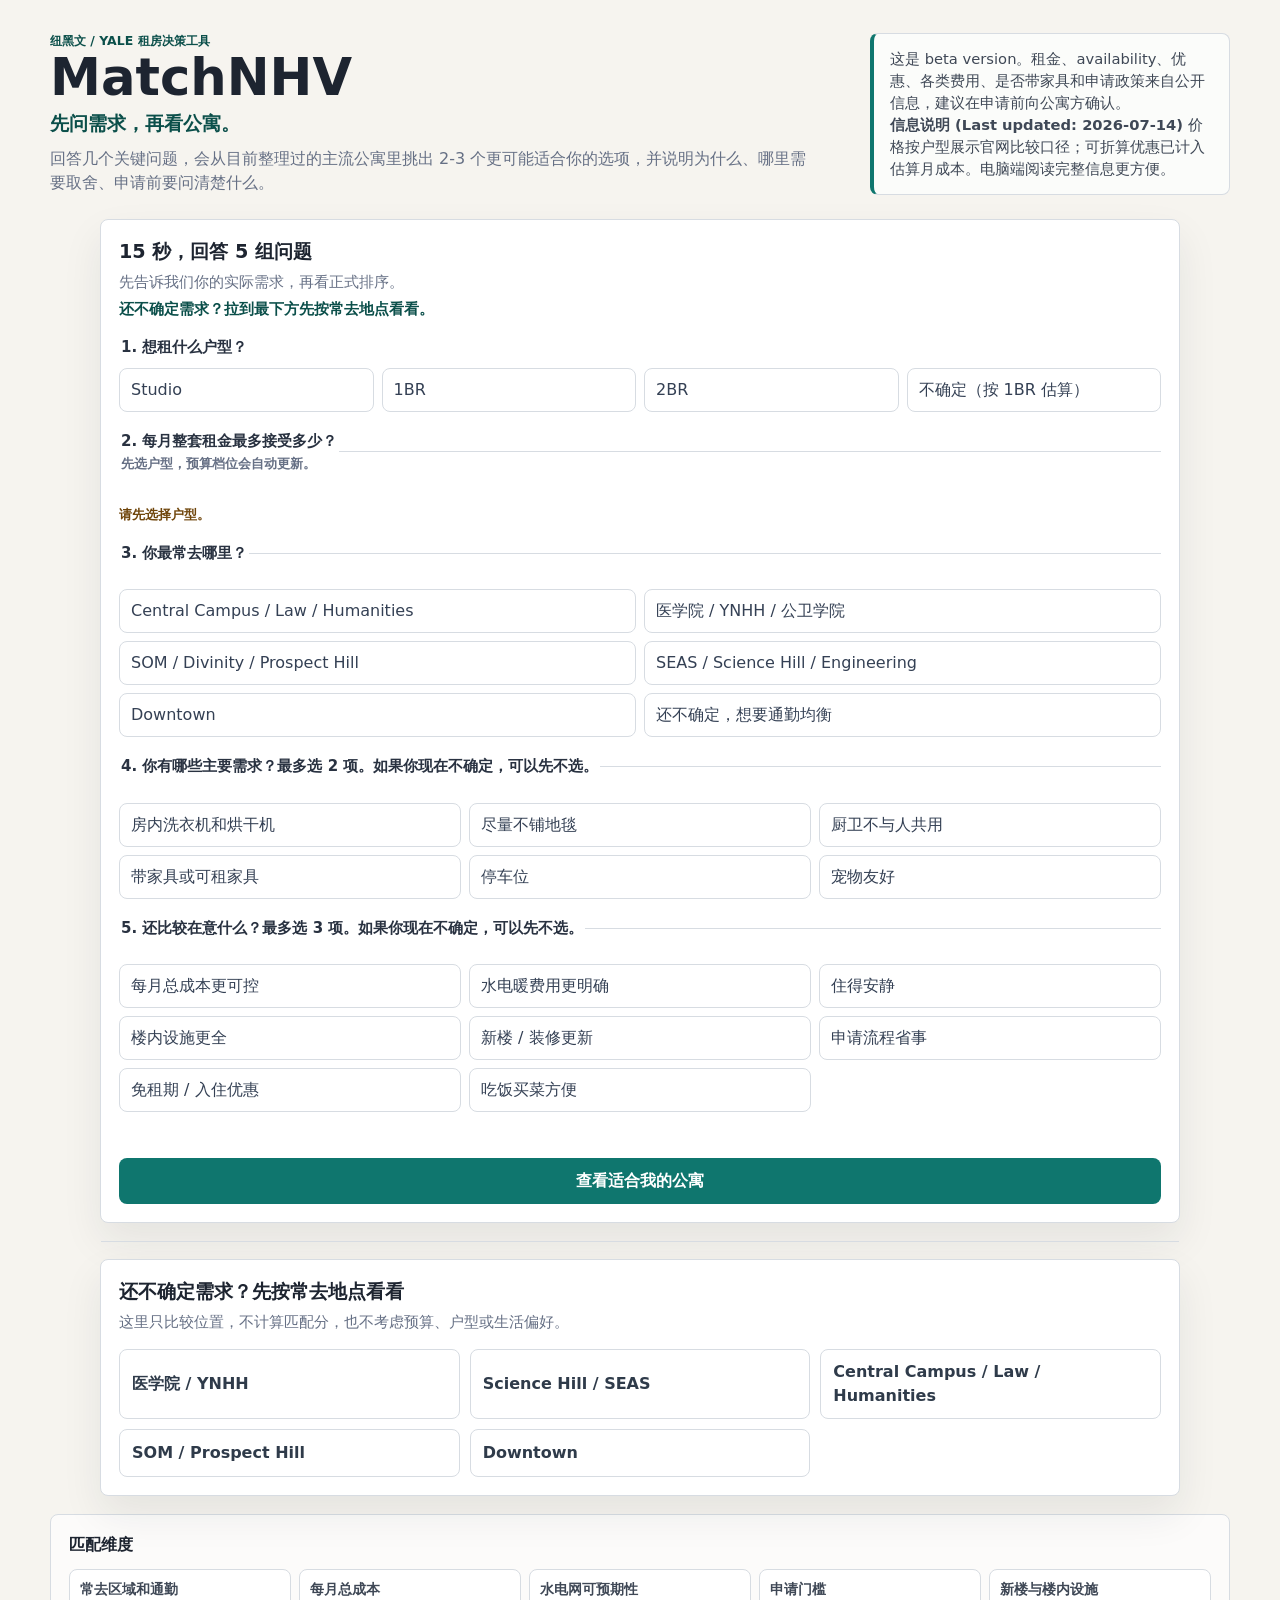
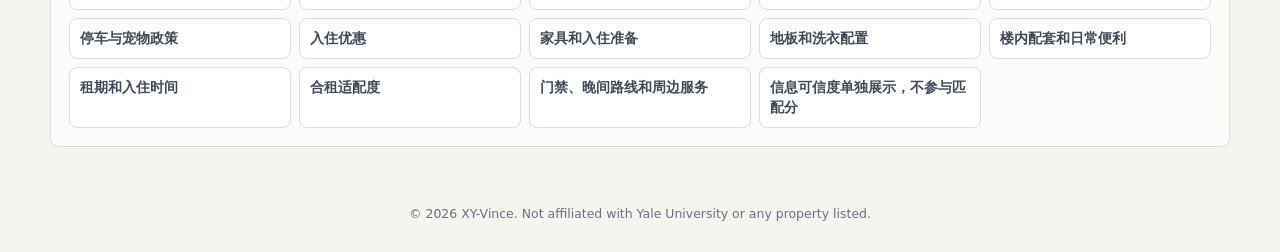
==== commit 0c24a92a: "Refine needs and utility matching" ====
--- a/index.html
+++ b/index.html
@@ -6,7 +6,7 @@
     <meta name="description" content="MatchNHV 纽黑文公寓匹配器：根据预算、常去区域、水电网、房间配置和生活偏好，找出 2-3 个更适合你的选项。">
     <title>MatchNHV | 纽黑文公寓匹配器</title>
     <link rel="icon" href="favicon.svg" type="image/svg+xml">
-    <link rel="stylesheet" href="styles.css?v=20260714-utility-policy-v20">
+    <link rel="stylesheet" href="styles.css?v=20260714-needs-audit-v22">
   </head>
   <body>
     <main class="app-shell">
@@ -48,7 +48,7 @@
               <h2>测试反馈</h2>
               <p>填完下面三项，再复制反馈邮件正文。</p>
             </div>
-            <p class="referral-note">想了解 referral bonus（推荐奖金），可在邮件里写上公寓名称，我会联系目前住客；目前 360 State、NHV Towers、City Crossing 暂无推荐奖金。Referral program 对打分机制无影响。</p>
+            <p class="referral-note">想了解 referral bonus（推荐奖金），可在邮件里写上公寓名称；有现住租客可联系时，可以帮你们认识。目前 360 State、NHV Towers、City Crossing 暂无推荐奖金。Referral program 对打分机制无影响。</p>
             <p id="feedback-recipient" class="feedback-recipient" hidden></p>
             <div class="field-stack">
               <div>
@@ -110,12 +110,12 @@
           </fieldset>
 
           <fieldset>
-            <legend>4. 你有哪些主要需求？最多选 2 项，可以不选。</legend>
+            <legend>4. 你有哪些主要需求？最多选 2 项。如果你现在不确定，可以先不选。</legend>
             <div class="option-grid priority-grid">
               <label><input type="checkbox" name="requirement" value="laundry"><span>房内洗衣机和烘干机</span></label>
               <label><input type="checkbox" name="requirement" value="wood_floor"><span>尽量不铺地毯</span></label>
-              <label><input type="checkbox" name="requirement" value="private_space"><span>独立厨房和卫生间</span></label>
-              <label><input type="checkbox" name="requirement" value="furniture_ready"><span>入住时少折腾</span></label>
+              <label><input type="checkbox" name="requirement" value="private_space"><span>厨卫不与人共用</span></label>
+              <label><input type="checkbox" name="requirement" value="furniture_ready"><span>带家具或可租家具</span></label>
               <label><input type="checkbox" name="requirement" value="parking"><span>停车位</span></label>
               <label><input type="checkbox" name="requirement" value="pet_friendly"><span>宠物友好</span></label>
             </div>
@@ -130,7 +130,7 @@
           </fieldset>
 
           <fieldset>
-            <legend>5. 还比较在意什么？最多选 3 项，可以不选。</legend>
+            <legend>5. 还比较在意什么？最多选 3 项。如果你现在不确定，可以先不选。</legend>
             <div class="option-grid priority-grid">
               <label><input type="checkbox" name="preference" value="true_cost"><span>每月总成本更可控</span></label>
               <label><input type="checkbox" name="preference" value="utilities_predictable"><span>水电暖费用更明确</span></label>
@@ -139,7 +139,6 @@
               <label><input type="checkbox" name="preference" value="newer_building"><span>新楼 / 装修更新</span></label>
               <label><input type="checkbox" name="preference" value="application"><span>申请流程省事</span></label>
               <label><input type="checkbox" name="preference" value="concession"><span>免租期 / 入住优惠</span></label>
-              <label><input type="checkbox" name="preference" value="yale_shuttle"><span>Yale Shuttle 方便</span></label>
               <label><input type="checkbox" name="preference" value="food_store"><span>吃饭买菜方便</span></label>
             </div>
           </fieldset>
@@ -180,7 +179,6 @@
           <span>租期和入住时间</span>
           <span>合租适配度</span>
           <span>门禁、晚间路线和周边服务</span>
-          <span>Yale Shuttle 与租户密度待核实</span>
           <span>信息可信度单独展示，不参与匹配分</span>
         </div>
       </section>
@@ -189,6 +187,6 @@
       <p>© 2026 XY-Vince. Not affiliated with Yale University or any property listed.</p>
     </footer>
 
-    <script src="app.js?v=20260714-utility-policy-v20"></script>
+    <script src="app.js?v=20260714-needs-audit-v22"></script>
   </body>
 </html>
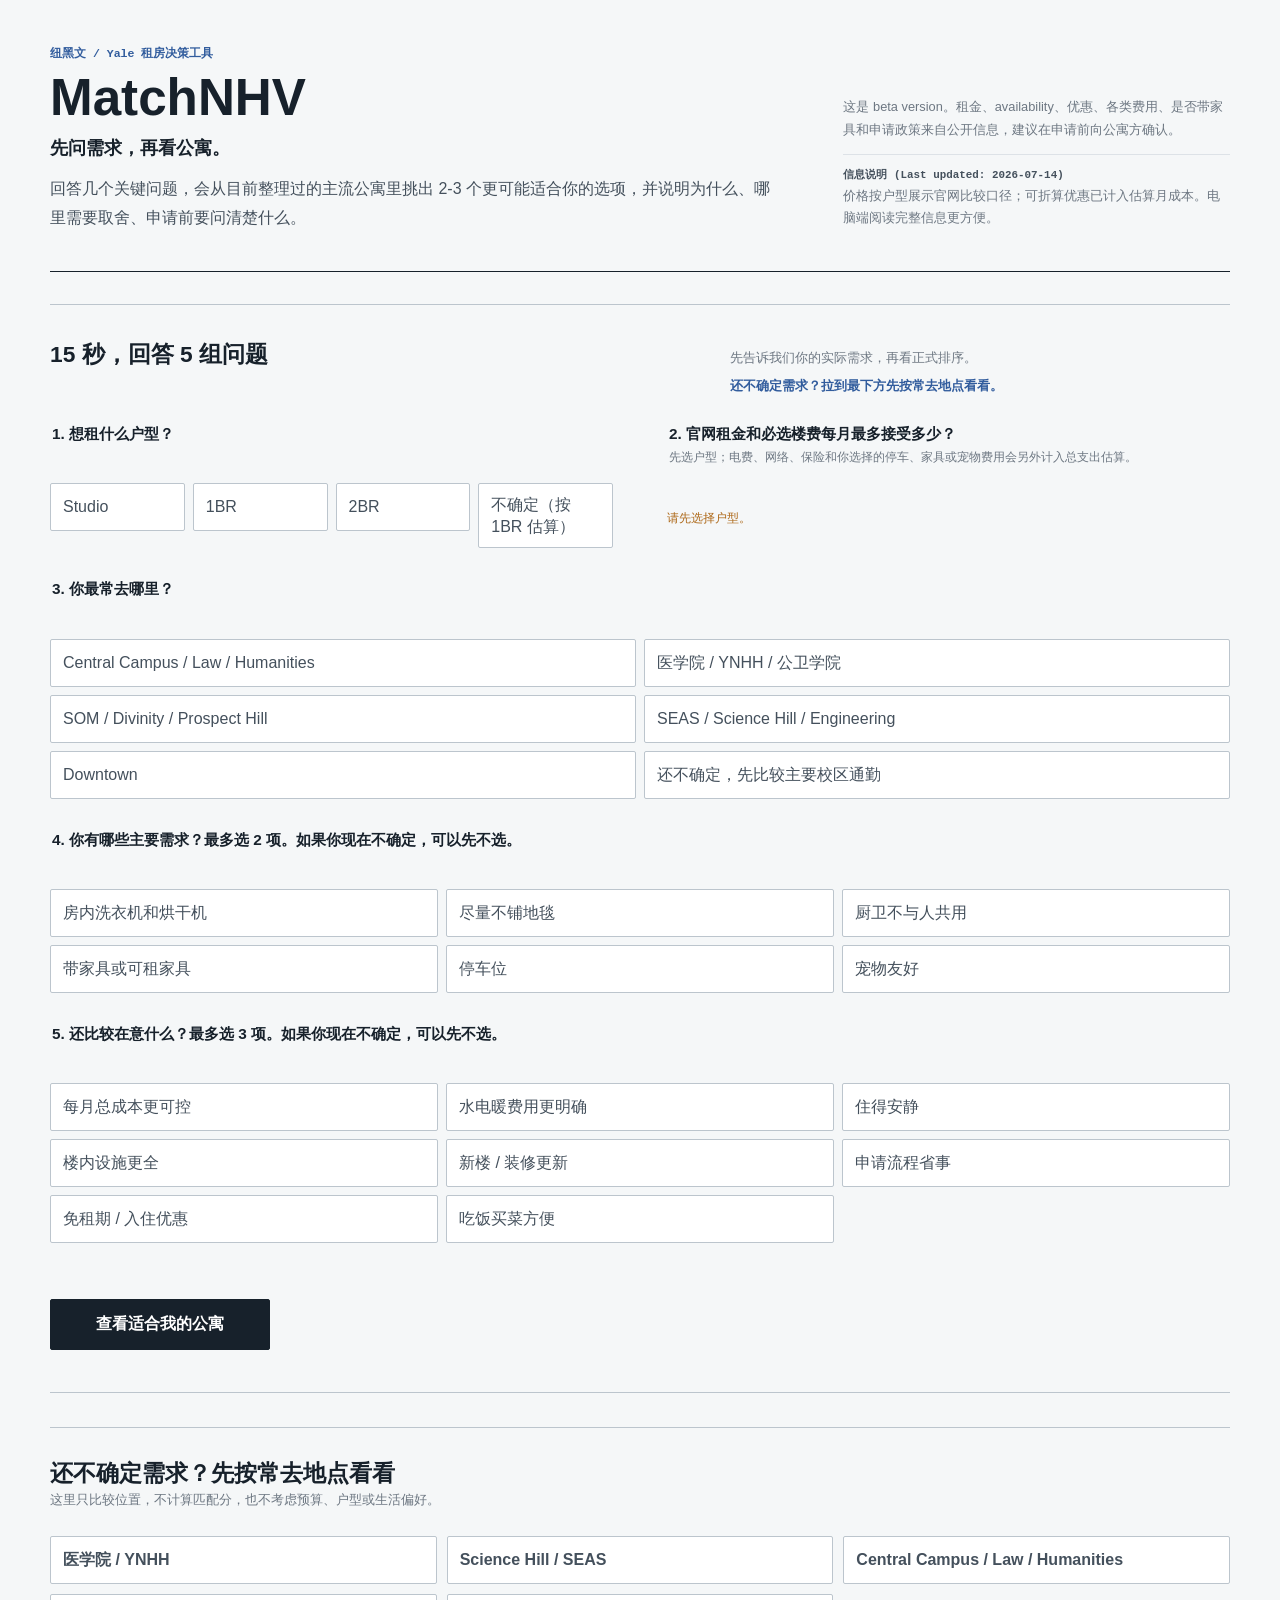
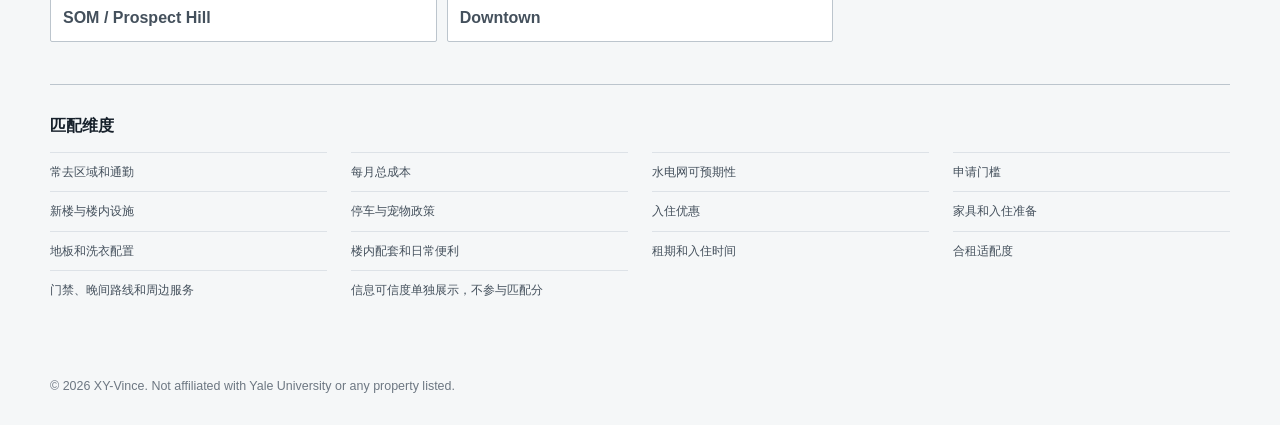
==== commit 06c9dd77: "Refine bilingual questionnaire copy" ====
--- a/index.html
+++ b/index.html
@@ -6,9 +6,9 @@
     <meta name="description" content="MatchNHV 纽黑文公寓匹配器：根据预算、常去区域、水电网、房间配置和生活偏好，找出 2-3 个更适合你的选项。">
     <title>MatchNHV | 纽黑文公寓匹配器</title>
     <link rel="icon" href="favicon.svg" type="image/svg+xml">
-    <link rel="stylesheet" href="styles.css?v=20260714-needs-audit-v22">
+    <link rel="stylesheet" href="styles.css?v=20260715-field-guide-v2">
   </head>
-  <body>
+  <body class="field-guide-ui">
     <main class="app-shell">
       <section class="intro" aria-labelledby="page-title">
         <div>
@@ -34,7 +34,7 @@
         <section class="panel results-panel" aria-live="polite" tabindex="-1" hidden>
           <div class="panel-heading results-heading">
             <div>
-              <h2 id="results-title">适合你的公寓</h2>
+              <h2 id="results-title" tabindex="-1">适合你的公寓</h2>
               <p id="result-summary">提交问卷后，这里会显示正式排序。</p>
             </div>
             <button type="button" id="reset-button" class="secondary-action">重置</button>
@@ -92,7 +92,7 @@
           </fieldset>
 
           <fieldset>
-            <legend>2. 每月整套租金最多接受多少？<span class="legend-note">先选户型，预算档位会自动更新。</span></legend>
+            <legend>2. 官网租金和必选楼费每月最多接受多少？<span class="legend-note">先选户型；电费、网络、保险和你选择的停车、家具或宠物费用会另外计入总支出估算。</span></legend>
             <div id="budget-options" class="segmented budget-grid"></div>
             <span id="budget-range-note" class="legend-note" aria-live="polite">请先选择户型。</span>
           </fieldset>
@@ -105,7 +105,7 @@
               <label><input type="radio" name="campus" value="som_prospect" required><span>SOM / Divinity / Prospect Hill</span></label>
               <label><input type="radio" name="campus" value="seas_science" required><span>SEAS / Science Hill / Engineering</span></label>
               <label><input type="radio" name="campus" value="downtown_station" required><span>Downtown</span></label>
-              <label><input type="radio" name="campus" value="balanced" required><span>还不确定，想要通勤均衡</span></label>
+              <label><input type="radio" name="campus" value="balanced" required><span>还不确定，先比较主要校区通勤</span></label>
             </div>
           </fieldset>
 
@@ -187,6 +187,6 @@
       <p>© 2026 XY-Vince. Not affiliated with Yale University or any property listed.</p>
     </footer>
 
-    <script src="app.js?v=20260714-needs-audit-v22"></script>
+    <script src="app.js?v=20260715-field-guide-v2"></script>
   </body>
 </html>
--- a/styles.css
+++ b/styles.css
@@ -1416,3 +1416,925 @@
     grid-template-columns: 92px minmax(0, 1fr) 34px;
   }
 }
+
+/* Field Guide production skin. */
+body.field-guide-ui {
+  --guide-paper: #f5f7f8;
+  --guide-surface: #ffffff;
+  --guide-surface-2: #eef1f3;
+  --guide-ink: #17212b;
+  --guide-ink-2: #44505c;
+  --guide-ink-3: #6d7782;
+  --guide-ink-4: #a3abb3;
+  --guide-line: #dde2e7;
+  --guide-line-strong: #bcc5cd;
+  --guide-location: #315c9d;
+  --guide-verified: #2f7d5c;
+  --guide-verify: #ad6818;
+  --guide-conflict: #b84d48;
+  --font-zh: "PingFang SC", "Hiragino Sans GB", "Microsoft YaHei", sans-serif;
+  --font-display: "IBM Plex Sans", "Helvetica Neue", Arial, sans-serif;
+  --font-data: "IBM Plex Mono", "SFMono-Regular", Consolas, monospace;
+  background: var(--guide-paper);
+  color: var(--guide-ink);
+  font-family: var(--font-zh);
+  line-height: 1.65;
+  -webkit-font-smoothing: antialiased;
+}
+
+.field-guide-ui * {
+  letter-spacing: 0;
+}
+
+:where(.field-guide-ui) .data {
+  font-family: var(--font-data);
+  font-variant-numeric: tabular-nums;
+}
+
+.field-guide-ui button,
+.field-guide-ui label,
+.field-guide-ui summary {
+  -webkit-tap-highlight-color: transparent;
+}
+
+.field-guide-ui button:focus-visible,
+.field-guide-ui input:focus-visible + span,
+.field-guide-ui select:focus-visible,
+.field-guide-ui textarea:focus-visible,
+.field-guide-ui summary:focus-visible,
+.field-guide-ui a:focus-visible,
+.field-guide-ui #results-title:focus-visible {
+  outline: 3px solid rgba(49, 92, 157, 0.28);
+  outline-offset: 3px;
+}
+
+.field-guide-ui .app-shell,
+.field-guide-ui .site-footer {
+  width: min(calc(100% - 64px), 1180px);
+}
+
+.field-guide-ui .app-shell {
+  padding: 22px 0 48px;
+}
+
+.field-guide-ui .intro {
+  grid-template-columns: minmax(0, 1.4fr) minmax(300px, 0.75fr);
+  gap: 72px;
+  align-items: end;
+  padding: 22px 0 38px;
+  border-bottom: 1px solid var(--guide-ink);
+}
+
+.field-guide-ui .eyebrow {
+  margin-bottom: 8px;
+  color: var(--guide-location);
+  font-family: var(--font-data);
+  font-size: 0.72rem;
+  font-weight: 700;
+  text-transform: none;
+}
+
+.field-guide-ui h1 {
+  margin-bottom: 8px;
+  font-family: var(--font-display);
+  font-size: 3.2rem;
+  font-weight: 700;
+  line-height: 1.05;
+}
+
+.field-guide-ui .tagline {
+  margin-bottom: 12px;
+  color: var(--guide-ink);
+  font-size: 1.15rem;
+  font-weight: 650;
+}
+
+.field-guide-ui .intro-copy {
+  max-width: 720px;
+  color: var(--guide-ink-2);
+  line-height: 1.8;
+}
+
+.field-guide-ui .notice {
+  padding: 0 0 3px;
+  border: 0;
+  border-radius: 0;
+  background: transparent;
+  color: var(--guide-ink-3);
+  font-size: 0.8rem;
+  line-height: 1.75;
+}
+
+.field-guide-ui .info-board {
+  margin-top: 13px;
+  padding-top: 11px;
+  border-top: 1px solid var(--guide-line);
+}
+
+.field-guide-ui .info-board strong,
+.field-guide-ui .info-board span {
+  display: block;
+}
+
+.field-guide-ui .info-board strong {
+  color: var(--guide-ink-2);
+  font-family: var(--font-data);
+  font-size: 0.68rem;
+}
+
+.field-guide-ui .workspace {
+  max-width: 1180px;
+  gap: 0;
+  margin-top: 32px;
+}
+
+.field-guide-ui .panel {
+  border-color: var(--guide-line-strong);
+  border-radius: 4px;
+  box-shadow: none;
+}
+
+.field-guide-ui .form-panel {
+  display: grid;
+  grid-template-columns: repeat(2, minmax(0, 1fr));
+  column-gap: 54px;
+  padding: 34px 0 42px;
+  border-width: 1px 0;
+  border-color: var(--guide-line-strong);
+  border-radius: 0;
+  background: transparent;
+}
+
+.field-guide-ui .form-panel > .panel-heading,
+.field-guide-ui .form-panel > fieldset:nth-of-type(n + 3),
+.field-guide-ui .form-panel > .refinement-status,
+.field-guide-ui .form-panel > .primary-action {
+  grid-column: 1 / -1;
+}
+
+.field-guide-ui .panel-heading {
+  margin-bottom: 24px;
+}
+
+.field-guide-ui .form-panel > .panel-heading {
+  display: grid;
+  grid-template-columns: minmax(0, 1fr) minmax(280px, 0.8fr);
+  column-gap: 54px;
+  align-items: baseline;
+}
+
+.field-guide-ui .panel-heading h2 {
+  margin: 0;
+  color: var(--guide-ink);
+  font-size: 1.42rem;
+  line-height: 1.4;
+}
+
+.field-guide-ui .panel-heading p {
+  color: var(--guide-ink-3);
+  font-size: 0.84rem;
+  line-height: 1.65;
+}
+
+.field-guide-ui .panel-heading .location-browser-hint {
+  grid-column: 2;
+  margin-top: 4px;
+  color: var(--guide-location);
+  font-weight: 600;
+}
+
+.field-guide-ui .form-panel fieldset,
+.field-guide-ui .form-panel fieldset + fieldset {
+  min-width: 0;
+  margin: 0;
+  padding: 23px 0 28px;
+  border-top: 1px solid var(--guide-line);
+}
+
+.field-guide-ui legend {
+  width: 100%;
+  margin-bottom: 14px;
+  color: var(--guide-ink);
+  font-size: 0.96rem;
+  font-weight: 650;
+}
+
+.field-guide-ui .legend-note {
+  color: var(--guide-ink-3);
+  font-size: 0.76rem;
+  font-weight: 450;
+}
+
+.field-guide-ui label span,
+.field-guide-ui .location-browser-button,
+.field-guide-ui .field-stack input,
+.field-guide-ui .field-stack select,
+.field-guide-ui .field-stack textarea {
+  border-color: var(--guide-line-strong);
+  border-radius: 2px;
+  background: var(--guide-surface);
+  color: var(--guide-ink-2);
+}
+
+.field-guide-ui label span {
+  min-height: 48px;
+  padding: 10px 12px;
+  line-height: 1.35;
+}
+
+.field-guide-ui label span:hover {
+  border-color: var(--guide-location);
+  color: var(--guide-ink);
+}
+
+.field-guide-ui label input:checked + span {
+  border-color: var(--guide-location);
+  background: #edf3fb;
+  color: var(--guide-ink);
+  box-shadow: inset 3px 0 0 var(--guide-location);
+  font-weight: 650;
+}
+
+.field-guide-ui #budget-range-note:not(:empty) {
+  color: var(--guide-verify);
+}
+
+.field-guide-ui .conditional-followup {
+  border-color: var(--guide-line);
+  color: var(--guide-ink-2);
+}
+
+.field-guide-ui .refinement-status {
+  color: var(--guide-location);
+  font-size: 0.78rem;
+}
+
+.field-guide-ui .primary-action,
+.field-guide-ui .secondary-action {
+  border-radius: 2px;
+}
+
+.field-guide-ui .form-panel > .primary-action {
+  width: fit-content;
+  min-width: 220px;
+  min-height: 48px;
+  padding: 11px 18px;
+  border: 1px solid var(--guide-ink);
+  background: var(--guide-ink);
+  font-weight: 650;
+}
+
+.field-guide-ui .form-panel > .primary-action:hover {
+  border-color: var(--guide-location);
+  background: var(--guide-location);
+}
+
+.field-guide-ui .secondary-action {
+  border-color: var(--guide-line-strong);
+  color: var(--guide-ink-2);
+}
+
+.field-guide-ui .location-browser {
+  margin: 34px 0 0;
+  padding: 30px 0 0;
+  border-width: 1px 0 0;
+  border-radius: 0;
+  background: transparent;
+}
+
+.field-guide-ui .location-browser::before {
+  display: none;
+}
+
+.field-guide-ui .location-browser-button {
+  border-radius: 2px;
+  font-weight: 650;
+}
+
+.field-guide-ui .location-browser-button:hover,
+.field-guide-ui .location-browser-button.is-active {
+  border-color: var(--guide-location);
+  background: #edf3fb;
+  color: var(--guide-location);
+}
+
+.field-guide-ui .results-panel {
+  margin-top: 44px;
+  padding: 0;
+  border: 0;
+  border-radius: 0;
+  background: transparent;
+}
+
+.field-guide-ui .results-heading {
+  align-items: baseline;
+  margin-bottom: 26px;
+  padding-bottom: 18px;
+  border-bottom: 1px solid var(--guide-ink);
+}
+
+.field-guide-ui .results-heading h2 {
+  font-size: 1.5rem;
+}
+
+.field-guide-ui .panel-heading p.summary-warning {
+  margin-top: 8px;
+  padding: 0 0 0 10px;
+  border-left: 2px solid var(--guide-verify);
+  background: transparent;
+  color: var(--guide-verify);
+  font-weight: 500;
+}
+
+.field-guide-ui .results-list {
+  gap: 32px;
+}
+
+.field-guide-ui .needs-summary {
+  padding: 22px 0 24px;
+  border-bottom: 1px solid var(--guide-line-strong);
+}
+
+.field-guide-ui .needs-summary h3 {
+  margin: 0 0 18px;
+  font-size: 0.9rem;
+}
+
+.field-guide-ui .needs-summary dl {
+  display: grid;
+  grid-template-columns: 1fr 1.2fr 1.4fr 1.4fr;
+  gap: 0;
+  margin: 0;
+}
+
+.field-guide-ui .needs-summary dl > div {
+  min-width: 0;
+  padding: 0 20px;
+  border-left: 1px solid var(--guide-line);
+}
+
+.field-guide-ui .needs-summary dl > div:first-child {
+  padding-left: 0;
+  border-left: 0;
+}
+
+.field-guide-ui .needs-summary dt,
+.field-guide-ui .strip-label {
+  color: var(--guide-ink-3);
+  font-size: 0.72rem;
+  font-weight: 600;
+}
+
+.field-guide-ui .needs-summary dd {
+  margin: 5px 0 0;
+  color: var(--guide-ink);
+  font-size: 0.9rem;
+  line-height: 1.55;
+  overflow-wrap: anywhere;
+}
+
+.field-guide-ui .field-guide-card {
+  overflow: hidden;
+  padding: 0;
+  border: 1px solid var(--guide-line-strong);
+  border-radius: 4px;
+  background: var(--guide-surface);
+  color: var(--guide-ink);
+  line-height: 1.6;
+}
+
+.field-guide-ui .field-card-heading {
+  display: grid;
+  grid-template-columns: 42px minmax(0, 1fr) minmax(280px, auto);
+  gap: 20px;
+  align-items: start;
+  padding: 30px 32px 26px;
+}
+
+.field-guide-ui .result-number {
+  padding-top: 4px;
+  color: var(--guide-location);
+  font-size: 0.82rem;
+  font-weight: 700;
+}
+
+.field-guide-ui .result-context {
+  margin: 0 0 4px;
+  color: var(--guide-location);
+  font-size: 0.72rem;
+  font-weight: 650;
+}
+
+.field-guide-ui .property-heading h3 {
+  margin: 0;
+  font-family: var(--font-display);
+  font-size: 1.75rem;
+  line-height: 1.2;
+}
+
+.field-guide-ui .property-heading > p:last-child {
+  margin: 7px 0 0;
+  color: var(--guide-ink-3);
+  font-size: 0.82rem;
+}
+
+.field-guide-ui .monthly-cost {
+  min-width: 0;
+  text-align: right;
+}
+
+.field-guide-ui .monthly-cost > span {
+  display: block;
+  color: var(--guide-ink-3);
+  font-size: 0.72rem;
+}
+
+.field-guide-ui .monthly-cost strong {
+  display: block;
+  margin-top: 2px;
+  font-family: var(--font-data);
+  font-size: 2rem;
+  font-weight: 650;
+  line-height: 1.25;
+}
+
+.field-guide-ui .monthly-cost strong small {
+  color: var(--guide-ink-2);
+  font-family: var(--font-zh);
+  font-size: 0.78rem;
+  font-weight: 500;
+}
+
+.field-guide-ui .monthly-cost p {
+  margin: 5px 0 0;
+  color: var(--guide-ink-3);
+  font-size: 0.72rem;
+  line-height: 1.5;
+  overflow-wrap: anywhere;
+}
+
+.field-guide-ui .monthly-cost .budget-basis-line {
+  margin-top: 9px;
+  color: var(--guide-ink-2);
+  font-weight: 650;
+}
+
+.field-guide-ui .comparison-strip {
+  display: grid;
+  grid-template-columns: repeat(3, minmax(0, 1fr));
+  border-top: 1px solid var(--guide-line-strong);
+  border-bottom: 1px solid var(--guide-line-strong);
+}
+
+.field-guide-ui .comparison-strip > div {
+  min-width: 0;
+  padding: 19px 25px 20px;
+  border-left: 1px solid var(--guide-line);
+}
+
+.field-guide-ui .comparison-strip > div:first-child {
+  border-left: 0;
+}
+
+.field-guide-ui .comparison-strip strong {
+  display: block;
+  margin-top: 5px;
+  color: var(--guide-ink);
+  font-size: 0.92rem;
+  font-weight: 650;
+  line-height: 1.45;
+}
+
+.field-guide-ui .comparison-strip p {
+  margin: 4px 0 0;
+  color: var(--guide-ink-3);
+  font-size: 0.75rem;
+  line-height: 1.5;
+  overflow-wrap: anywhere;
+}
+
+.field-guide-ui .decision-lines {
+  display: grid;
+  grid-template-columns: repeat(2, minmax(0, 1fr));
+  gap: 38px;
+  padding: 25px 32px 23px;
+}
+
+.field-guide-ui .decision-lines > div {
+  min-width: 0;
+}
+
+.field-guide-ui .decision-lines span {
+  color: var(--guide-ink-3);
+  font-size: 0.72rem;
+  font-weight: 600;
+}
+
+.field-guide-ui .decision-lines p {
+  margin: 5px 0 0;
+  color: var(--guide-ink-2);
+  font-size: 0.9rem;
+  line-height: 1.7;
+}
+
+.field-guide-ui .evidence-line {
+  display: flex;
+  flex-wrap: wrap;
+  gap: 4px 0;
+  margin: 0 32px;
+  padding: 12px 0 14px;
+  border-top: 1px solid var(--guide-line);
+  color: var(--guide-ink-3);
+  font-size: 0.7rem;
+}
+
+.field-guide-ui .evidence-line span + span::before {
+  content: "·";
+  margin: 0 8px;
+  color: var(--guide-ink-4);
+}
+
+.field-guide-ui .verified-text {
+  color: var(--guide-verified);
+}
+
+.field-guide-ui .verify-text {
+  color: var(--guide-verify) !important;
+}
+
+.field-guide-ui .full-report {
+  margin: 0 32px;
+  border-top: 1px solid var(--guide-line-strong);
+}
+
+.field-guide-ui .full-report summary {
+  padding: 14px 0 16px;
+  color: var(--guide-location);
+  cursor: pointer;
+  font-size: 0.8rem;
+  font-weight: 650;
+  list-style: none;
+}
+
+.field-guide-ui .full-report summary::-webkit-details-marker {
+  display: none;
+}
+
+.field-guide-ui .summary-open {
+  display: none;
+}
+
+.field-guide-ui .full-report[open] .summary-closed {
+  display: none;
+}
+
+.field-guide-ui .full-report[open] .summary-open {
+  display: inline;
+}
+
+.field-guide-ui .report-body {
+  display: grid;
+  grid-template-columns: repeat(2, minmax(0, 1fr));
+  column-gap: 42px;
+  row-gap: 30px;
+  padding: 25px 0 30px;
+  border-top: 1px solid var(--guide-line);
+}
+
+.field-guide-ui .report-body section {
+  min-width: 0;
+}
+
+.field-guide-ui .report-body h4,
+.field-guide-ui .report-body h5 {
+  margin: 0 0 12px;
+  color: var(--guide-ink);
+  font-size: 0.88rem;
+}
+
+.field-guide-ui .report-body h5 {
+  margin-top: 24px;
+  font-size: 0.78rem;
+}
+
+.field-guide-ui .field-report-list {
+  display: grid;
+  gap: 0;
+  margin: 0;
+}
+
+.field-guide-ui .field-report-list > div {
+  display: grid;
+  grid-template-columns: minmax(0, 1fr) minmax(120px, auto);
+  gap: 18px;
+  align-items: baseline;
+  padding: 8px 0;
+  border-top: 1px solid var(--guide-line);
+}
+
+.field-guide-ui .field-report-list > div:first-child {
+  border-top: 0;
+}
+
+.field-guide-ui .field-report-list dt {
+  color: var(--guide-ink-3);
+  font-size: 0.76rem;
+}
+
+.field-guide-ui .field-report-list dd {
+  margin: 0;
+  color: var(--guide-ink-2);
+  font-size: 0.8rem;
+  text-align: right;
+}
+
+.field-guide-ui .field-report-list dd small {
+  display: block;
+  color: var(--guide-ink-4);
+  font-family: var(--font-zh);
+  font-size: 0.66rem;
+}
+
+.field-guide-ui .field-report-list .report-total {
+  border-top-color: var(--guide-ink-2);
+  font-weight: 700;
+}
+
+.field-guide-ui .score-line {
+  display: flex;
+  align-items: baseline;
+  justify-content: space-between;
+  gap: 20px;
+  padding-bottom: 10px;
+  border-bottom: 1px solid var(--guide-ink-2);
+}
+
+.field-guide-ui .score-line span {
+  color: var(--guide-ink-3);
+  font-size: 0.76rem;
+}
+
+.field-guide-ui .score-line strong {
+  font-size: 1.15rem;
+}
+
+.field-guide-ui .compact-score-list {
+  margin-top: 8px;
+}
+
+.field-guide-ui .report-note {
+  margin: 11px 0 0;
+  color: var(--guide-ink-3);
+  font-size: 0.7rem;
+  line-height: 1.6;
+}
+
+.field-guide-ui .report-wide,
+.field-guide-ui .report-source {
+  grid-column: 1 / -1;
+}
+
+.field-guide-ui .verification-list {
+  display: grid;
+  gap: 8px;
+  margin: 0;
+  padding-left: 21px;
+  color: var(--guide-ink-2);
+  font-size: 0.82rem;
+  line-height: 1.65;
+}
+
+.field-guide-ui .report-source {
+  display: flex;
+  flex-wrap: wrap;
+  gap: 6px 18px;
+  padding-top: 14px;
+  border-top: 1px solid var(--guide-line-strong);
+  color: var(--guide-ink-3);
+  font-size: 0.7rem;
+}
+
+.field-guide-ui .report-source a {
+  color: var(--guide-location);
+  text-underline-offset: 3px;
+}
+
+.field-guide-ui .location-browse-card {
+  border-radius: 4px;
+  box-shadow: none;
+}
+
+.field-guide-ui .location-tier {
+  color: var(--guide-location);
+}
+
+.field-guide-ui .launch-actions {
+  margin-top: 40px;
+}
+
+.field-guide-ui .action-panel {
+  border-radius: 4px;
+  box-shadow: none;
+}
+
+.field-guide-ui .feedback-recipient,
+.field-guide-ui .action-status {
+  color: var(--guide-location);
+}
+
+.field-guide-ui .method-note {
+  margin-top: 42px;
+  padding: 28px 0 0;
+  border-width: 1px 0 0;
+  border-radius: 0;
+  border-color: var(--guide-line-strong);
+  background: transparent;
+}
+
+.field-guide-ui .criteria-grid {
+  grid-template-columns: repeat(4, minmax(0, 1fr));
+  gap: 0 24px;
+}
+
+.field-guide-ui .criteria-grid span {
+  padding: 9px 0;
+  border-width: 1px 0 0;
+  border-radius: 0;
+  border-color: var(--guide-line);
+  background: transparent;
+  color: var(--guide-ink-2);
+  font-size: 0.78rem;
+  font-weight: 500;
+}
+
+.field-guide-ui .site-footer {
+  color: var(--guide-ink-3);
+  text-align: left;
+}
+
+@media (max-width: 980px) {
+  .field-guide-ui .intro {
+    grid-template-columns: 1fr;
+    gap: 26px;
+  }
+
+  .field-guide-ui .form-panel {
+    grid-template-columns: 1fr;
+  }
+
+  .field-guide-ui .form-panel > .panel-heading,
+  .field-guide-ui .form-panel > fieldset,
+  .field-guide-ui .form-panel > .refinement-status,
+  .field-guide-ui .form-panel > .primary-action {
+    grid-column: 1;
+  }
+
+  .field-guide-ui .form-panel > .panel-heading {
+    grid-template-columns: 1fr;
+  }
+
+  .field-guide-ui .panel-heading .location-browser-hint {
+    grid-column: 1;
+  }
+
+  .field-guide-ui .needs-summary dl {
+    grid-template-columns: repeat(2, minmax(0, 1fr));
+    row-gap: 20px;
+  }
+
+  .field-guide-ui .needs-summary dl > div:nth-child(odd) {
+    padding-left: 0;
+    border-left: 0;
+  }
+
+  .field-guide-ui .field-card-heading {
+    grid-template-columns: 34px minmax(0, 1fr);
+  }
+
+  .field-guide-ui .monthly-cost {
+    grid-column: 2;
+    text-align: left;
+  }
+
+  .field-guide-ui .criteria-grid {
+    grid-template-columns: repeat(2, minmax(0, 1fr));
+  }
+}
+
+@media (max-width: 720px) {
+  .field-guide-ui .app-shell,
+  .field-guide-ui .site-footer {
+    width: min(calc(100% - 20px), 1180px);
+  }
+
+  .field-guide-ui .app-shell {
+    padding-top: 12px;
+  }
+
+  .field-guide-ui .intro {
+    padding: 18px 0 28px;
+  }
+
+  .field-guide-ui h1 {
+    font-size: 2.5rem;
+  }
+
+  .field-guide-ui .form-panel {
+    padding: 26px 0 34px;
+  }
+
+  .field-guide-ui .form-panel > .primary-action {
+    width: 100%;
+  }
+
+  .field-guide-ui .results-heading {
+    align-items: flex-start;
+  }
+
+  .field-guide-ui .needs-summary dl {
+    grid-template-columns: 1fr;
+    row-gap: 0;
+  }
+
+  .field-guide-ui .needs-summary dl > div,
+  .field-guide-ui .needs-summary dl > div:nth-child(odd) {
+    padding: 11px 0;
+    border-top: 1px solid var(--guide-line);
+    border-left: 0;
+  }
+
+  .field-guide-ui .field-card-heading {
+    grid-template-columns: 28px minmax(0, 1fr);
+    gap: 14px;
+    padding: 23px 20px 21px;
+  }
+
+  .field-guide-ui .property-heading h3 {
+    font-size: 1.45rem;
+    overflow-wrap: anywhere;
+  }
+
+  .field-guide-ui .monthly-cost {
+    grid-column: 1 / -1;
+    padding-top: 17px;
+    border-top: 1px solid var(--guide-line);
+  }
+
+  .field-guide-ui .monthly-cost strong {
+    font-size: 1.72rem;
+  }
+
+  .field-guide-ui .comparison-strip {
+    grid-template-columns: 1fr;
+  }
+
+  .field-guide-ui .comparison-strip > div,
+  .field-guide-ui .comparison-strip > div:first-child {
+    padding: 14px 20px 15px;
+    border-top: 1px solid var(--guide-line);
+    border-left: 0;
+  }
+
+  .field-guide-ui .comparison-strip > div:first-child {
+    border-top: 0;
+  }
+
+  .field-guide-ui .decision-lines {
+    grid-template-columns: 1fr;
+    gap: 18px;
+    padding: 22px 20px 20px;
+  }
+
+  .field-guide-ui .evidence-line {
+    display: grid;
+    gap: 3px;
+    margin: 0 20px;
+  }
+
+  .field-guide-ui .evidence-line span + span::before {
+    display: none;
+  }
+
+  .field-guide-ui .full-report {
+    margin: 0 20px;
+  }
+
+  .field-guide-ui .report-body {
+    grid-template-columns: 1fr;
+    gap: 28px;
+  }
+
+  .field-guide-ui .report-wide,
+  .field-guide-ui .report-source {
+    grid-column: 1;
+  }
+
+  .field-guide-ui .field-report-list > div {
+    grid-template-columns: minmax(0, 1fr) minmax(106px, auto);
+    gap: 12px;
+  }
+
+  .field-guide-ui .criteria-grid {
+    grid-template-columns: 1fr;
+  }
+}
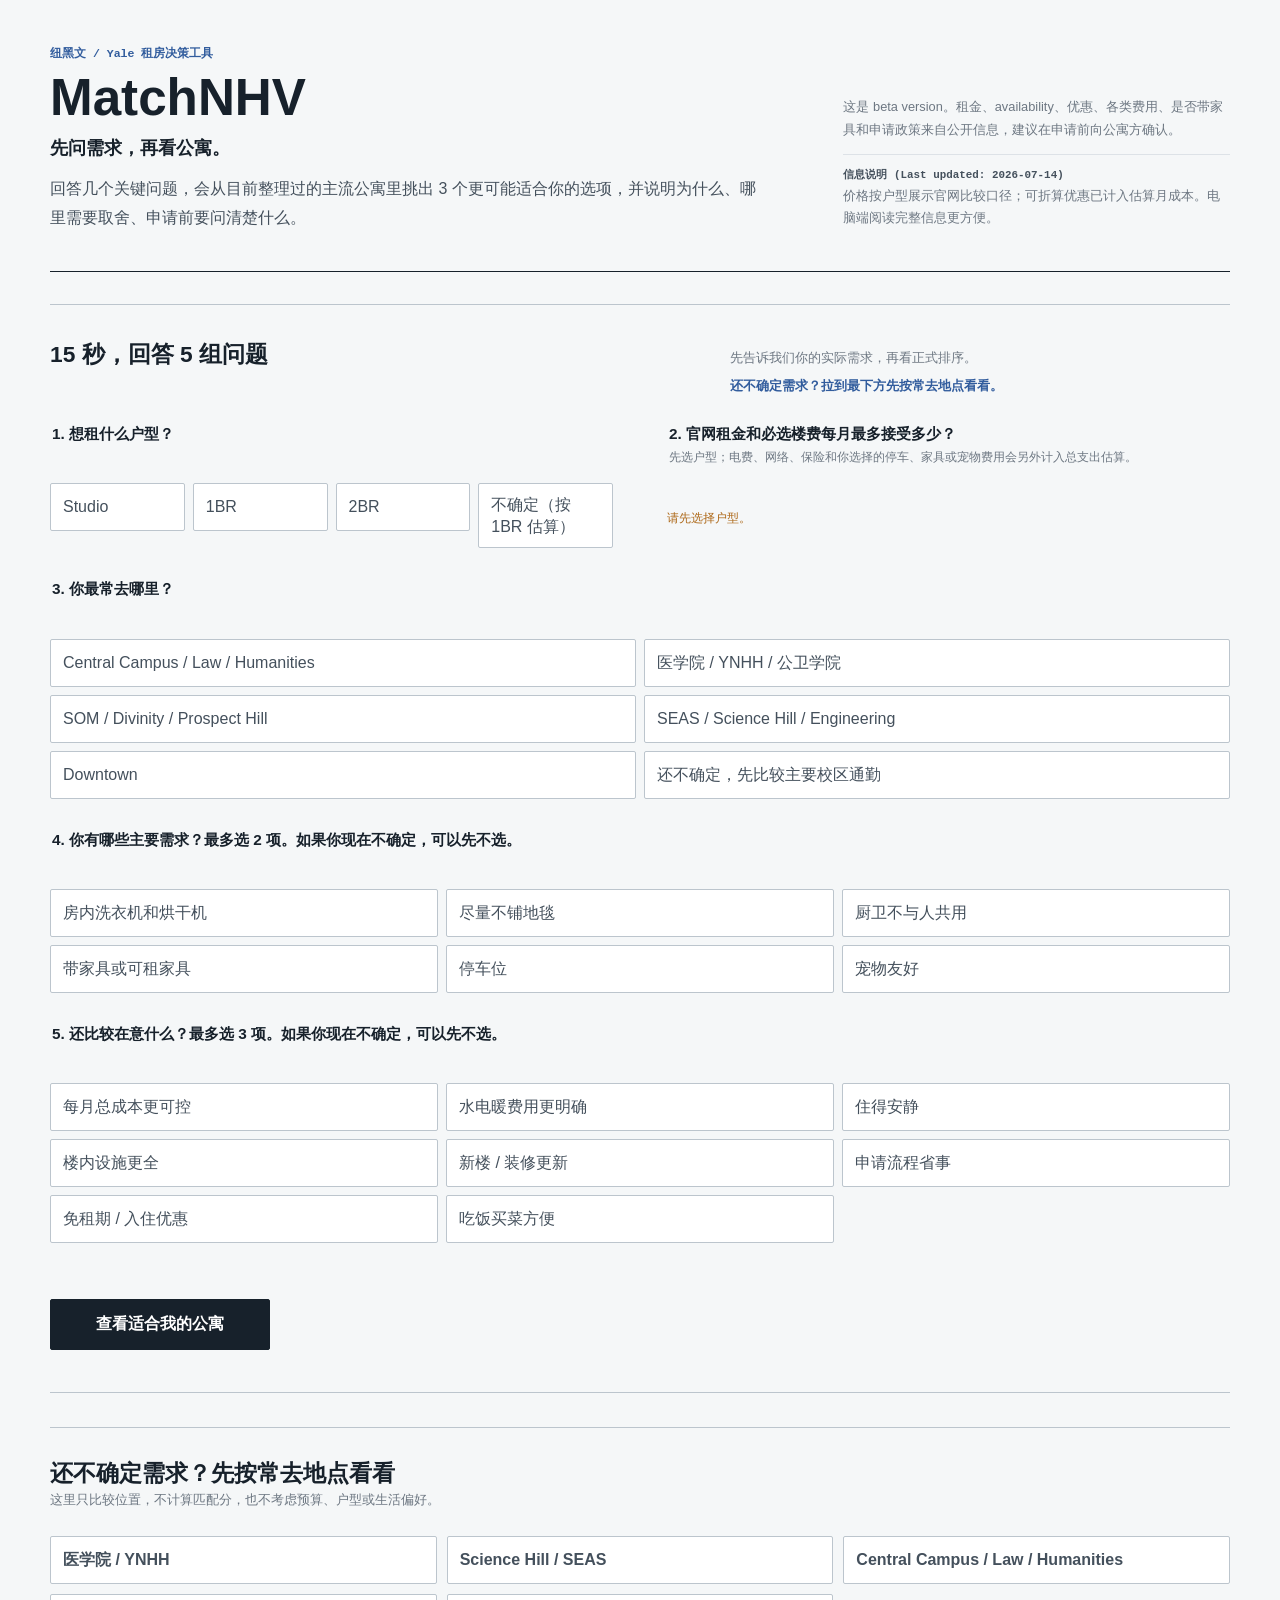
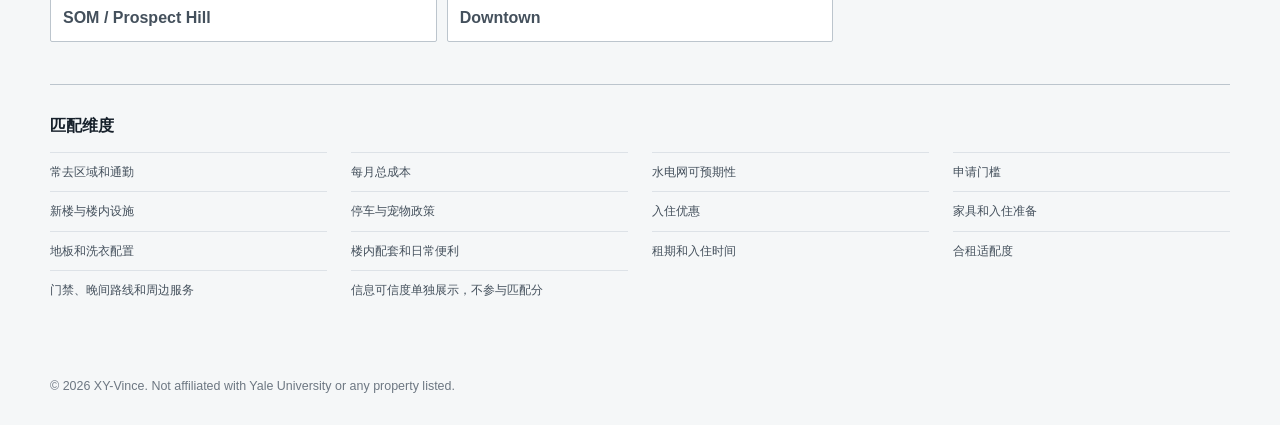
==== commit 488c99ef: "Neutralize low-coverage ranking signals" ====
--- a/index.html
+++ b/index.html
@@ -3,10 +3,10 @@
   <head>
     <meta charset="utf-8">
     <meta name="viewport" content="width=device-width, initial-scale=1">
-    <meta name="description" content="MatchNHV 纽黑文公寓匹配器：根据预算、常去区域、水电网、房间配置和生活偏好，找出 2-3 个更适合你的选项。">
+    <meta name="description" content="MatchNHV 纽黑文公寓匹配器：根据预算、常去区域、水电网、房间配置和生活偏好，找出 3 个更适合你的选项。">
     <title>MatchNHV | 纽黑文公寓匹配器</title>
     <link rel="icon" href="favicon.svg" type="image/svg+xml">
-    <link rel="stylesheet" href="styles.css?v=20260715-field-guide-v2">
+    <link rel="stylesheet" href="styles.css?v=20260720-evidence-neutral-v1">
   </head>
   <body class="field-guide-ui">
     <main class="app-shell">
@@ -18,7 +18,7 @@
           <h1 id="page-title">MatchNHV</h1>
           <p class="tagline">先问需求，再看公寓。</p>
           <p class="intro-copy">
-            回答几个关键问题，会从目前整理过的主流公寓里挑出 2-3 个更可能适合你的选项，并说明为什么、哪里需要取舍、申请前要问清楚什么。
+            回答几个关键问题，会从目前整理过的主流公寓里挑出 3 个更可能适合你的选项，并说明为什么、哪里需要取舍、申请前要问清楚什么。
           </p>
         </div>
         <div class="notice">
@@ -187,6 +187,6 @@
       <p>© 2026 XY-Vince. Not affiliated with Yale University or any property listed.</p>
     </footer>
 
-    <script src="app.js?v=20260715-field-guide-v2"></script>
+    <script src="app.js?v=20260720-evidence-neutral-v1"></script>
   </body>
 </html>
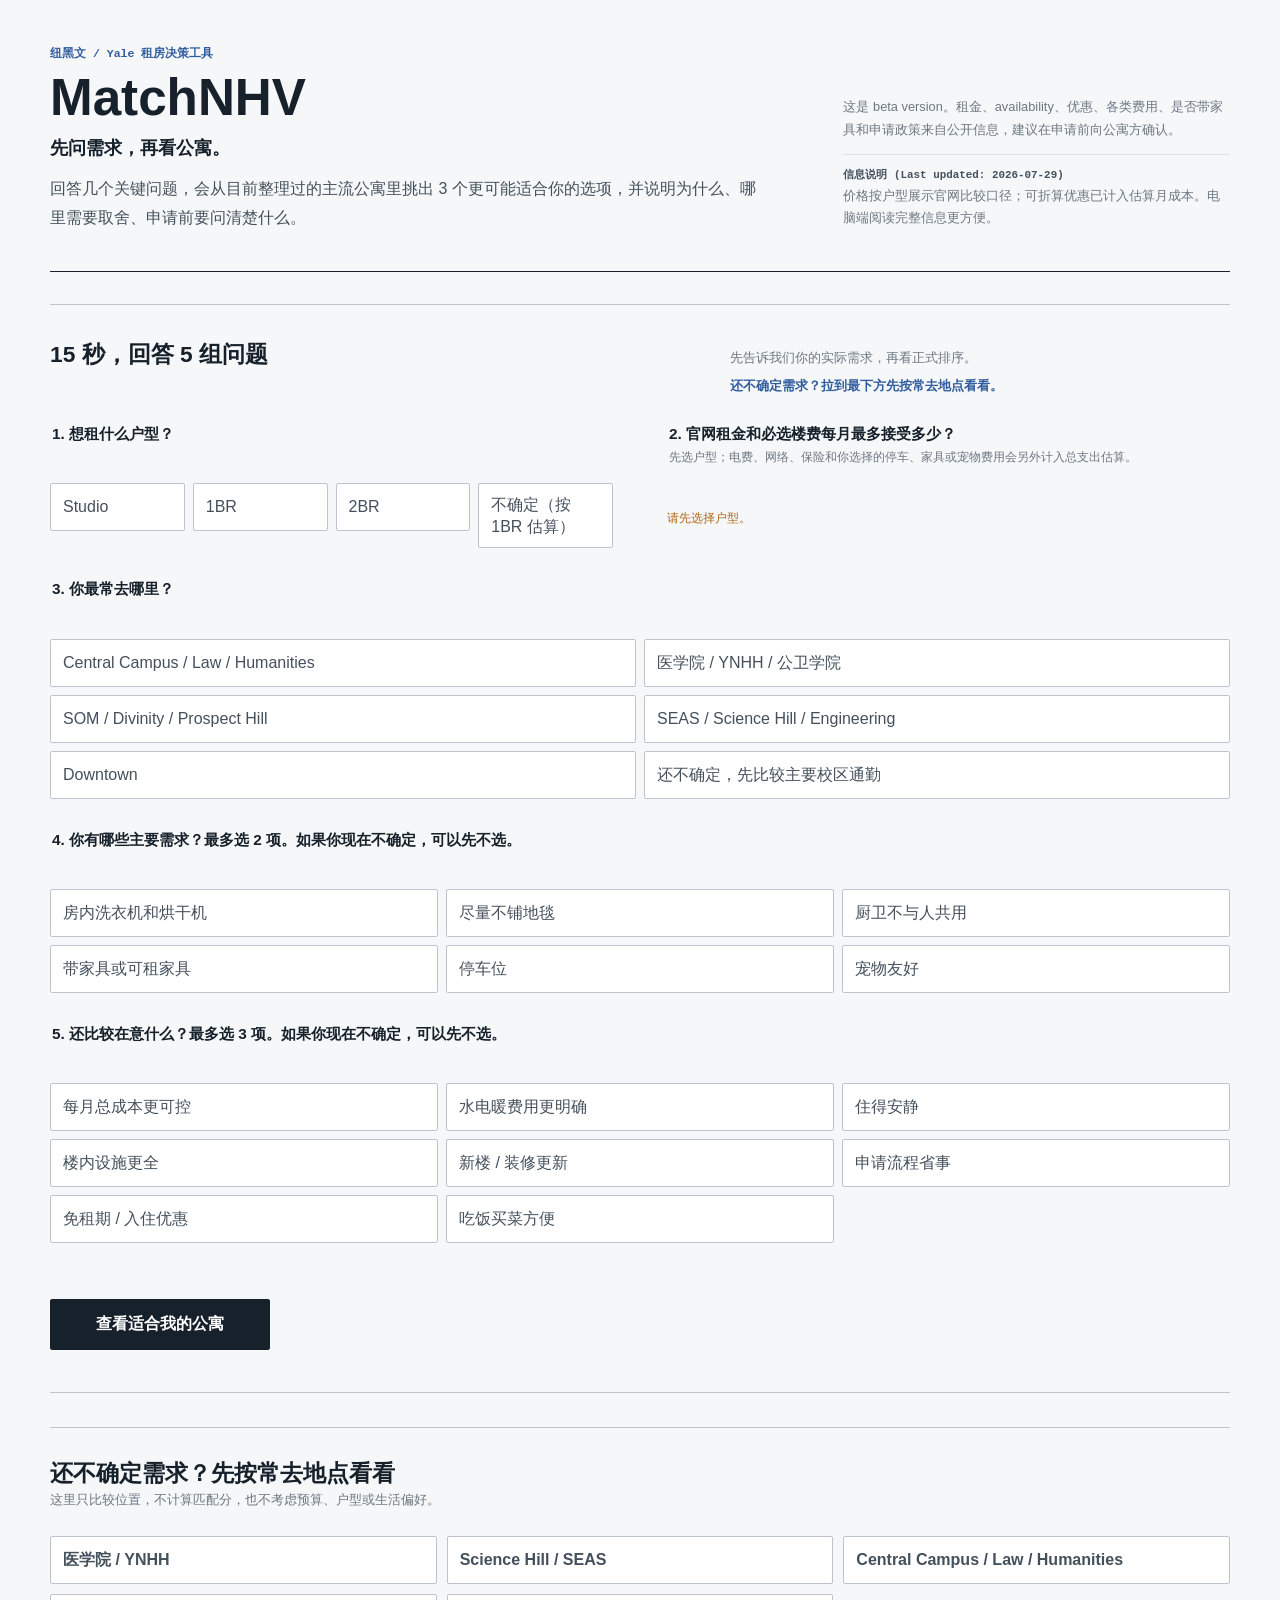
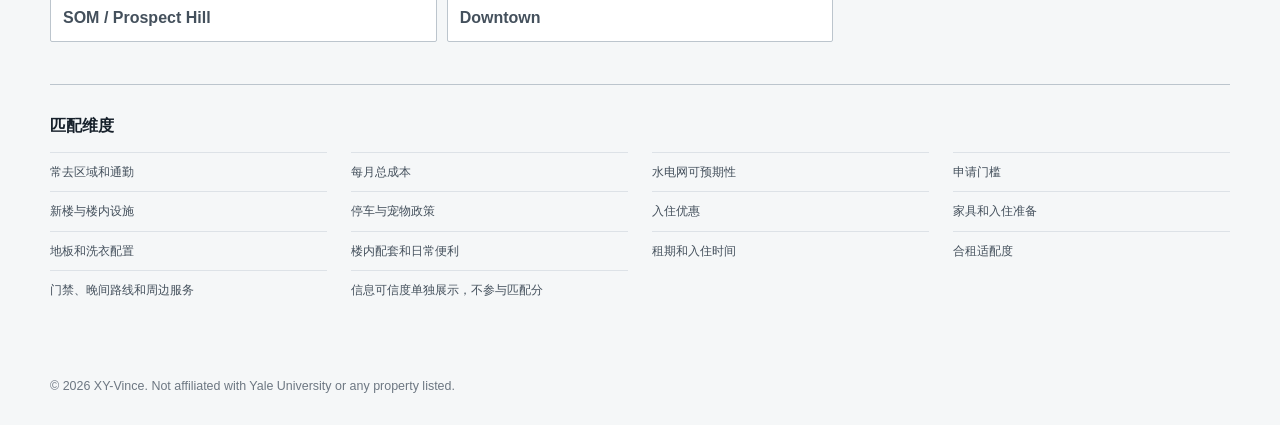
==== commit 910d27a7: "Refresh official prices and evidence" ====
--- a/index.html
+++ b/index.html
@@ -6,7 +6,7 @@
     <meta name="description" content="MatchNHV 纽黑文公寓匹配器：根据预算、常去区域、水电网、房间配置和生活偏好，找出 3 个更适合你的选项。">
     <title>MatchNHV | 纽黑文公寓匹配器</title>
     <link rel="icon" href="favicon.svg" type="image/svg+xml">
-    <link rel="stylesheet" href="styles.css?v=20260720-evidence-neutral-v1">
+    <link rel="stylesheet" href="styles.css?v=20260729-price-refresh-v1">
   </head>
   <body class="field-guide-ui">
     <main class="app-shell">
@@ -24,7 +24,7 @@
         <div class="notice">
           这是 beta version。租金、availability、优惠、各类费用、是否带家具和申请政策来自公开信息，建议在申请前向公寓方确认。
           <div class="info-board">
-            <strong>信息说明 (Last updated: 2026-07-14)</strong>
+            <strong>信息说明 (Last updated: 2026-07-29)</strong>
             <span>价格按户型展示官网比较口径；可折算优惠已计入估算月成本。电脑端阅读完整信息更方便。</span>
           </div>
         </div>
@@ -187,6 +187,6 @@
       <p>© 2026 XY-Vince. Not affiliated with Yale University or any property listed.</p>
     </footer>
 
-    <script src="app.js?v=20260720-evidence-neutral-v1"></script>
+    <script src="app.js?v=20260729-price-refresh-v1"></script>
   </body>
 </html>
